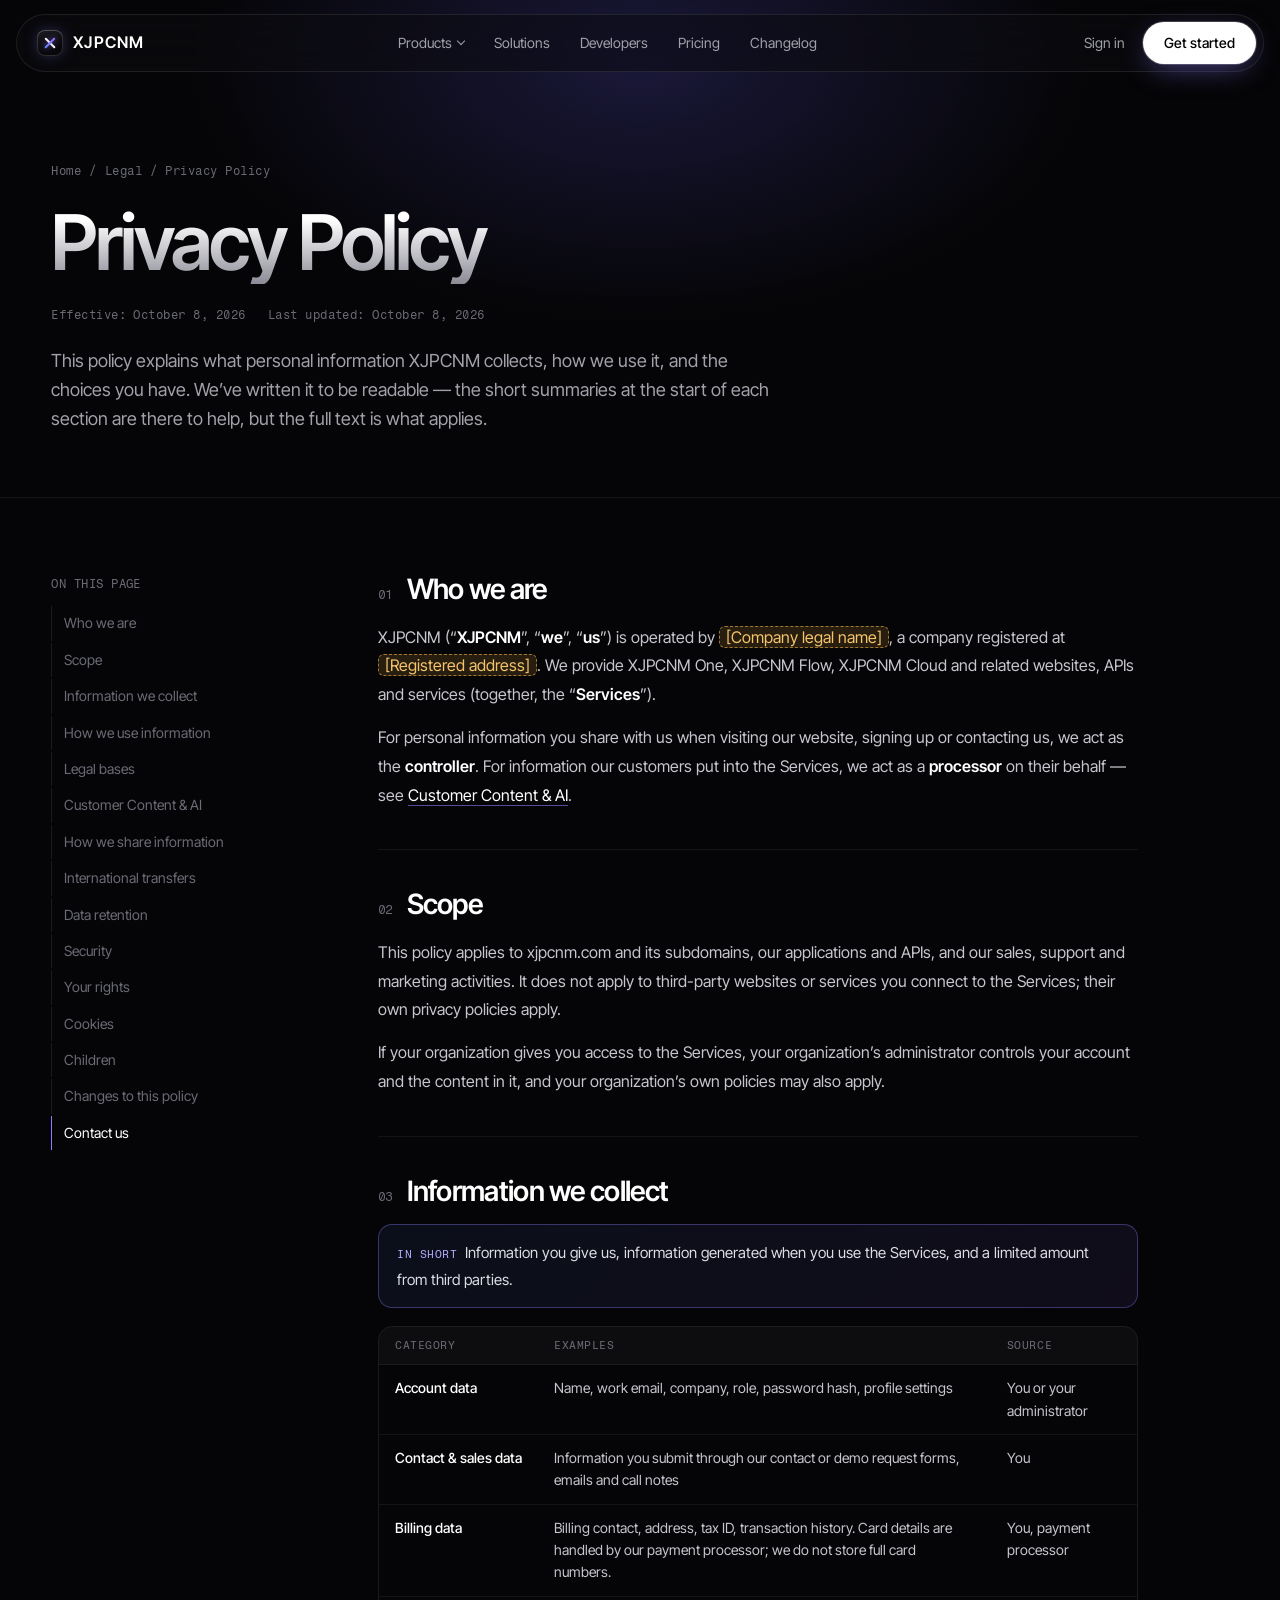
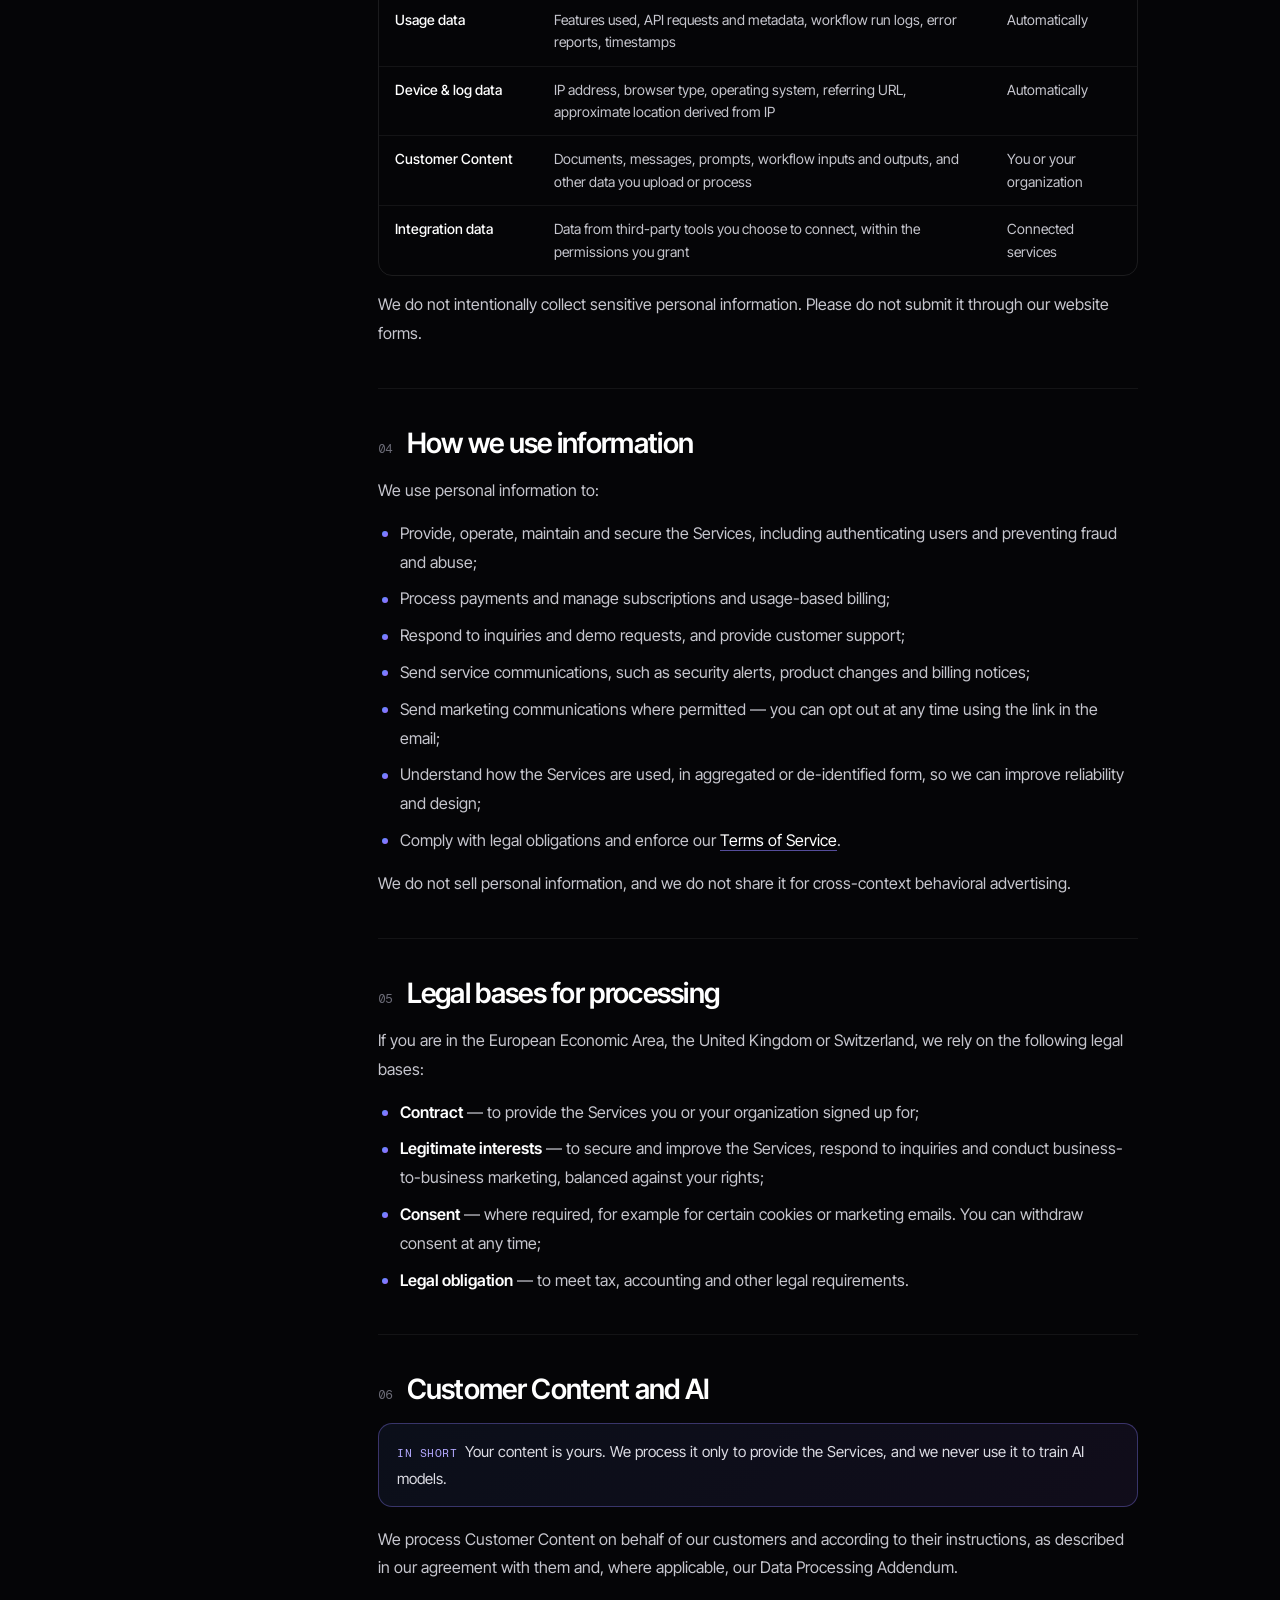
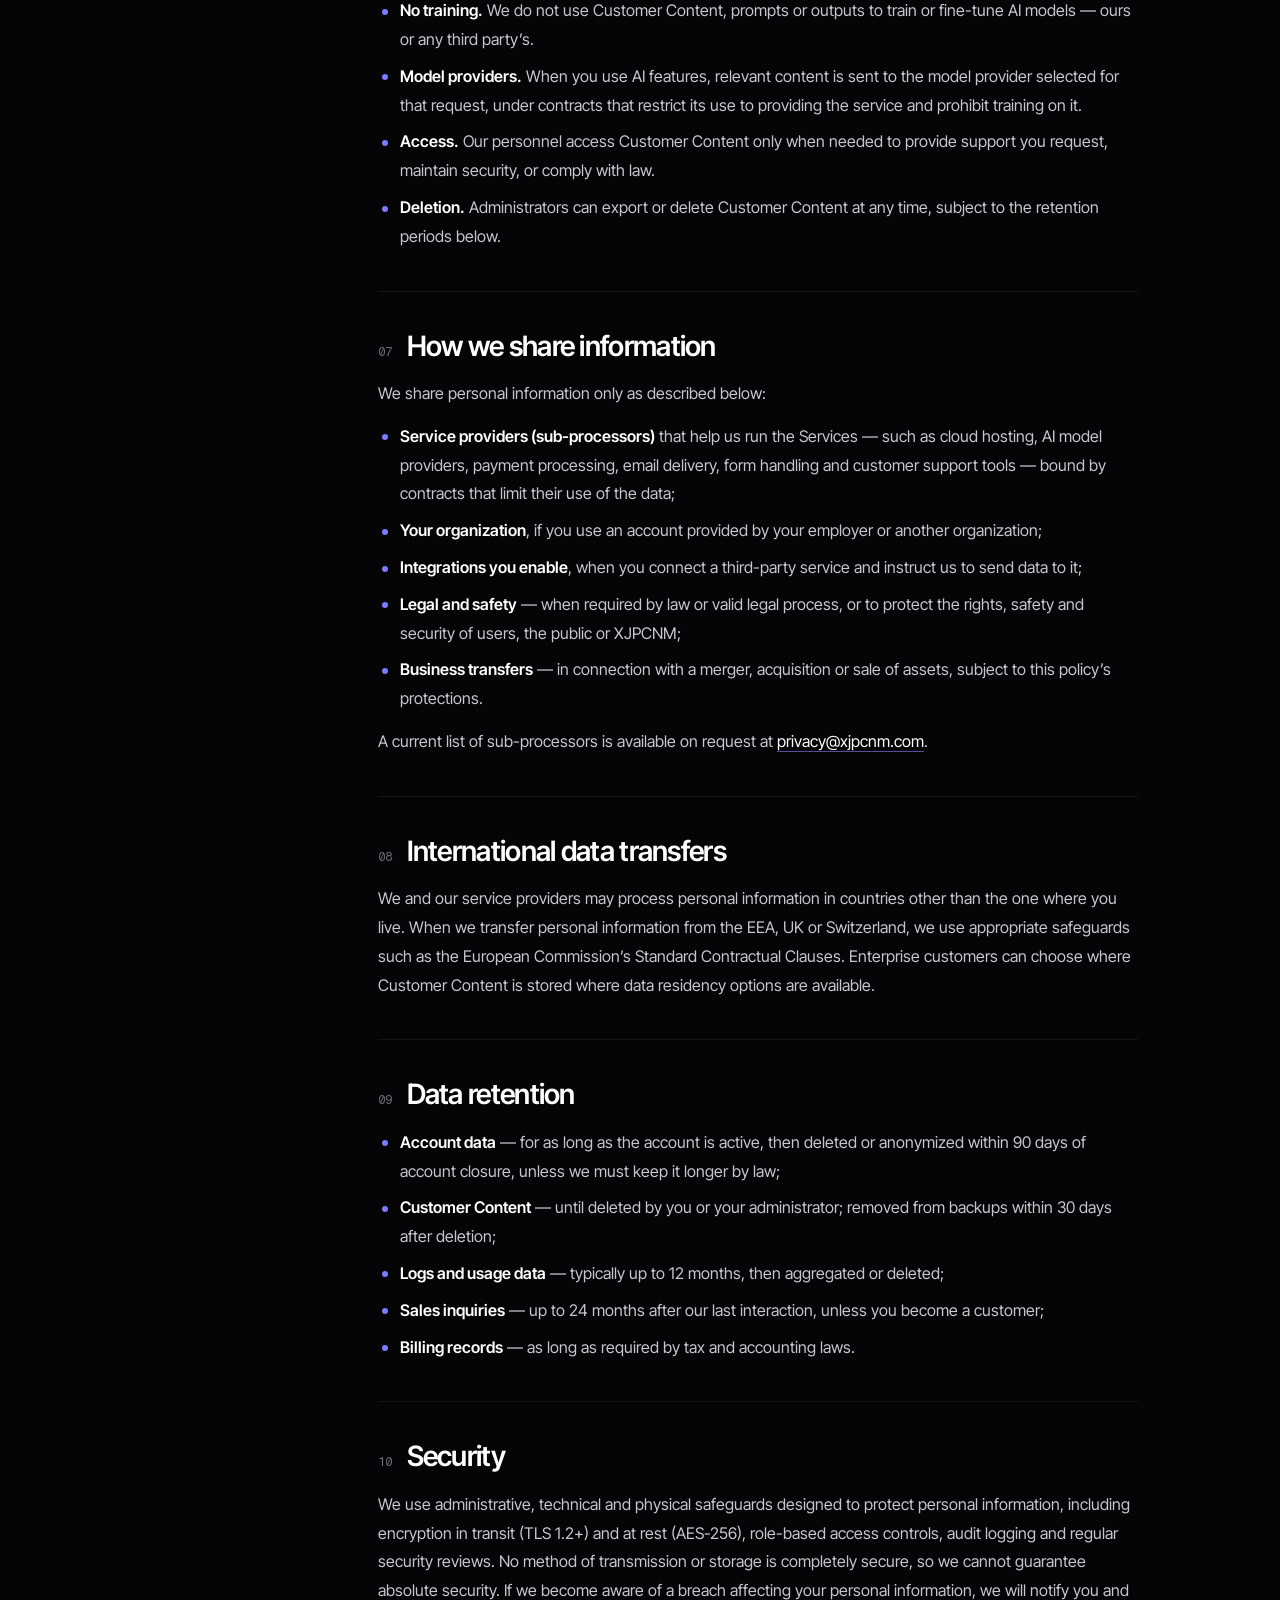
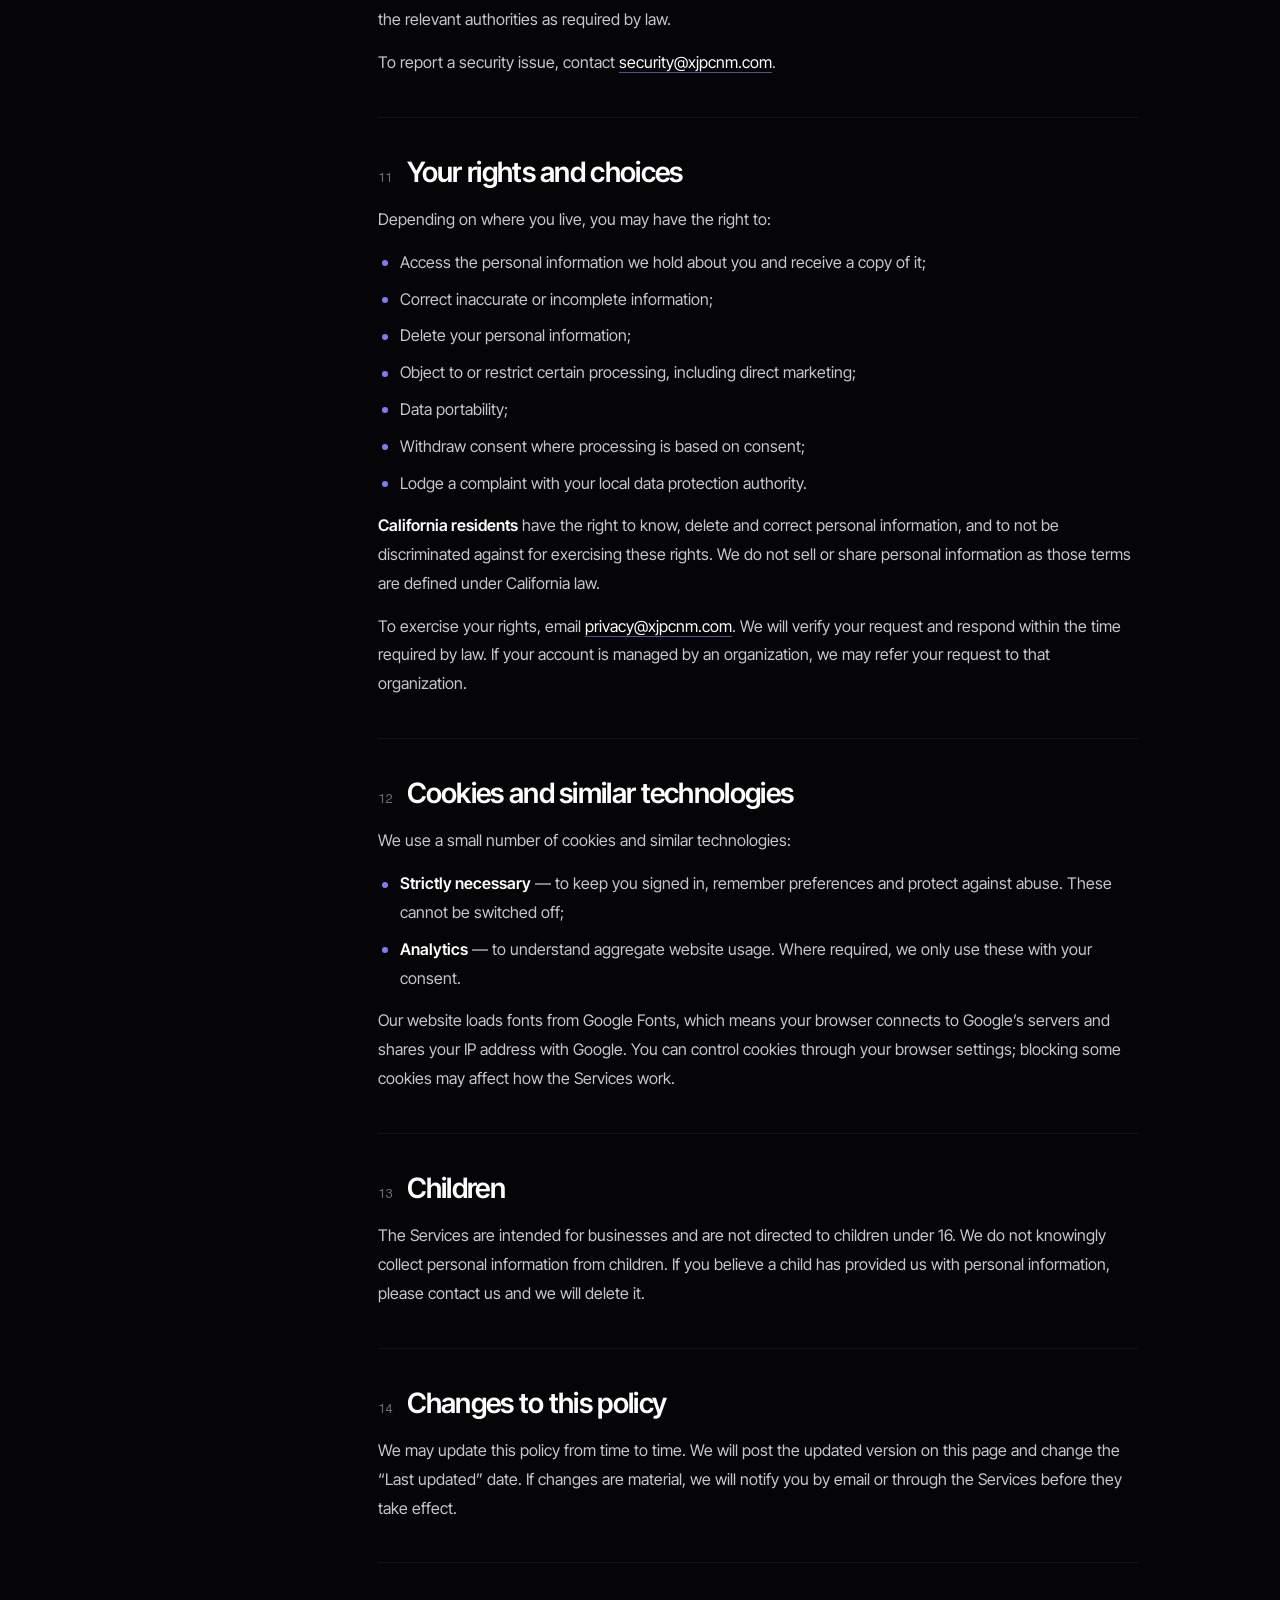
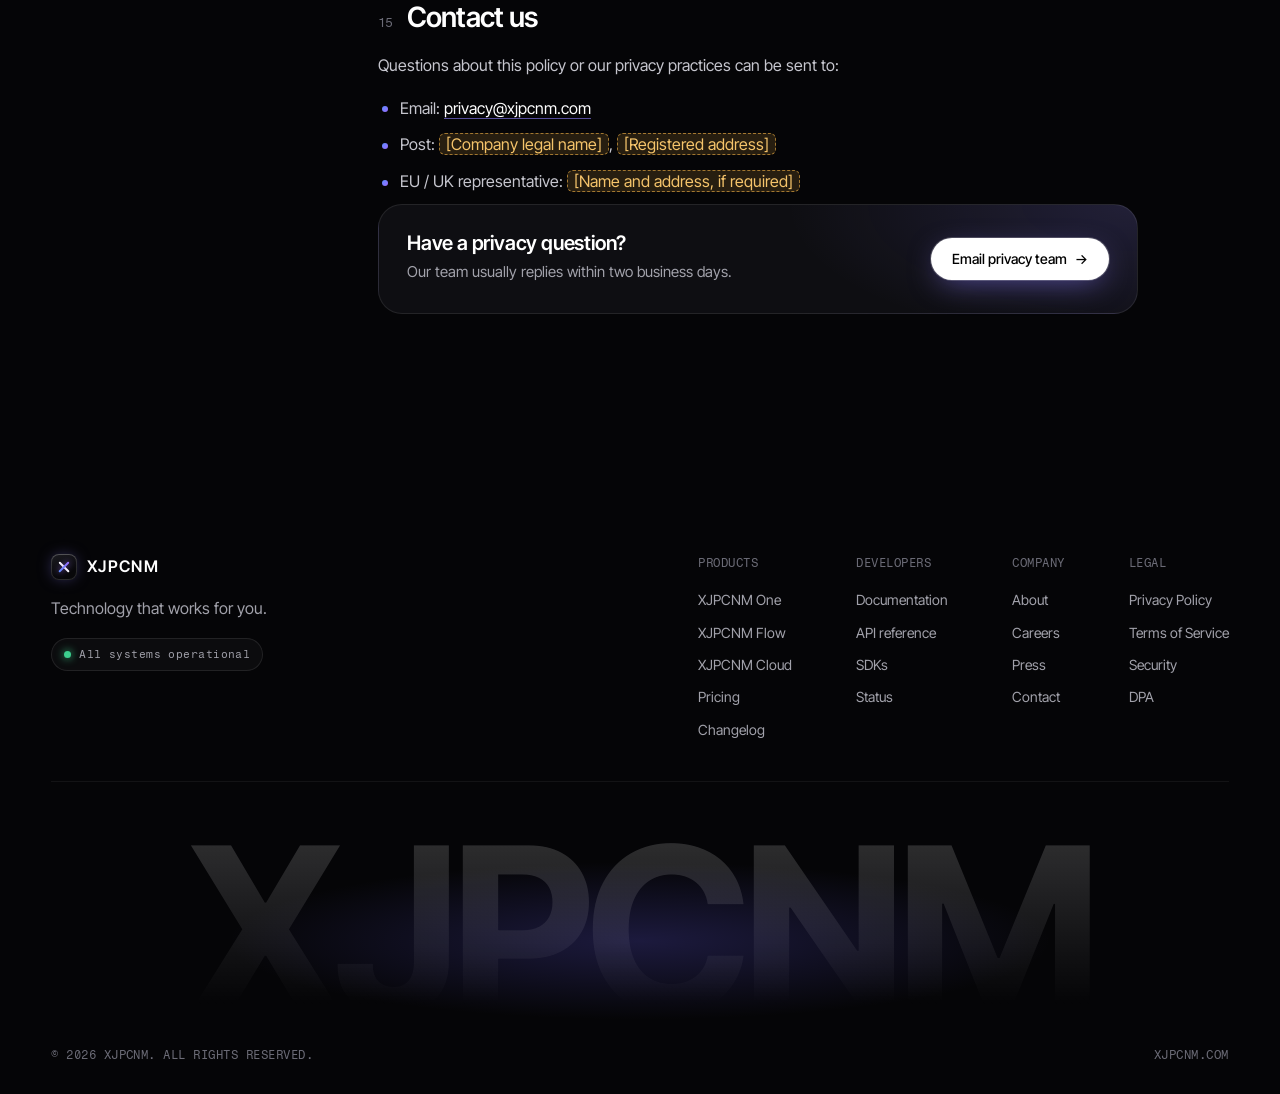
==== privacy.html @ 1de6a689 "Initial commit: XJPCNM website with Docker deployment - Static site: home, privacy policy and terms " ====
<!doctype html>
<html lang="en">
<head>
  <meta charset="utf-8">
  <meta name="viewport" content="width=device-width, initial-scale=1">
  <title>Privacy Policy — XJPCNM</title>
  <meta name="description" content="How XJPCNM collects, uses and protects personal information across One, Flow and Cloud.">
  <link rel="canonical" href="https://xjpcnm.com/privacy.html">
  <meta property="og:type" content="website">
  <meta property="og:site_name" content="XJPCNM">
  <meta property="og:title" content="Privacy Policy — XJPCNM">
  <meta property="og:description" content="How XJPCNM collects, uses and protects personal information across One, Flow and Cloud.">
  <meta name="theme-color" content="#050507">
  <link rel="icon" href="assets/favicon.svg" type="image/svg+xml">
  <link rel="preconnect" href="https://fonts.googleapis.com">
  <link rel="preconnect" href="https://fonts.gstatic.com" crossorigin>
  <link href="https://fonts.googleapis.com/css2?family=Inter+Tight:wght@300;400;500;600;700&family=Fragment+Mono&display=swap" rel="stylesheet">
  <link rel="stylesheet" href="styles.css">
</head>
<body>

  <a class="skip" href="#main">Skip to content</a>

  <!-- 顶部导航 -->
  <header class="nav" id="nav">
    <a href="index.html" class="logo" aria-label="XJPCNM home">
      <span class="logo-mark" aria-hidden="true"></span>XJPCNM
    </a>
    <nav class="nav-links" id="navLinks" aria-label="Main">
      <div class="nav-item has-menu">
        <a href="index.html#products" class="nav-trigger">Products <span class="caret" aria-hidden="true"></span></a>
        <div class="mega">
          <a href="index.html#products" class="mega-item">
            <span class="mega-icon i-one" aria-hidden="true"></span>
            <span><strong>XJPCNM One</strong><small>AI workspace for search, documents and writing</small></span>
          </a>
          <a href="index.html#products" class="mega-item">
            <span class="mega-icon i-flow" aria-hidden="true"></span>
            <span><strong>XJPCNM Flow</strong><small>Visual workflow automation with AI steps</small></span>
          </a>
          <a href="index.html#products" class="mega-item">
            <span class="mega-icon i-cloud" aria-hidden="true"></span>
            <span><strong>XJPCNM Cloud</strong><small>AI gateway, serverless jobs and observability</small></span>
          </a>
          <div class="mega-foot mono"><a href="index.html#platform">How the platform fits together →</a></div>
        </div>
      </div>
      <a href="index.html#solutions">Solutions</a>
      <a href="index.html#developers">Developers</a>
      <a href="index.html#pricing">Pricing</a>
      <a href="index.html#changelog">Changelog</a>
    </nav>
    <div class="nav-cta">
      <a href="index.html#contact" class="nav-signin hide-sm">Sign in</a>
      <a href="index.html#contact" class="btn btn-dark">Get started</a>
      <button class="menu-btn" id="menuBtn" aria-label="Open menu" aria-expanded="false" aria-controls="navLinks"><span></span><span></span></button>
    </div>
  </header>

  <main id="main">
    <header class="legal-hero">
      <nav class="crumbs mono" aria-label="Breadcrumb"><a href="index.html">Home</a><span>/</span><span>Legal</span><span>/</span><span>Privacy Policy</span></nav>
      <h1>Privacy Policy</h1>
      <div class="legal-meta mono"><span>Effective: October 8, 2026</span><span>Last updated: October 8, 2026</span></div>
      <p class="legal-lead">This policy explains what personal information XJPCNM collects, how we use it, and the choices you have. We’ve written it to be readable — the short summaries at the start of each section are there to help, but the full text is what applies.</p>
    </header>

    <div class="legal-wrap">
      <aside class="toc" aria-label="On this page">
        <p class="mono">On this page</p>
        <a href="#who-we-are">Who we are</a>
        <a href="#scope">Scope</a>
        <a href="#collect">Information we collect</a>
        <a href="#use">How we use information</a>
        <a href="#legal-bases">Legal bases</a>
        <a href="#customer-content">Customer Content &amp; AI</a>
        <a href="#sharing">How we share information</a>
        <a href="#transfers">International transfers</a>
        <a href="#retention">Data retention</a>
        <a href="#security">Security</a>
        <a href="#rights">Your rights</a>
        <a href="#cookies">Cookies</a>
        <a href="#children">Children</a>
        <a href="#changes">Changes to this policy</a>
        <a href="#contact">Contact us</a>
      </aside>

      <article class="legal">
        <section id="who-we-are">
          <h2><span class="n">01</span>Who we are</h2>
          <p>XJPCNM (“<strong>XJPCNM</strong>”, “<strong>we</strong>”, “<strong>us</strong>”) is operated by <em class="ph">[Company legal name]</em>, a company registered at <em class="ph">[Registered address]</em>. We provide XJPCNM One, XJPCNM Flow, XJPCNM Cloud and related websites, APIs and services (together, the “<strong>Services</strong>”).</p>
          <p>For personal information you share with us when visiting our website, signing up or contacting us, we act as the <strong>controller</strong>. For information our customers put into the Services, we act as a <strong>processor</strong> on their behalf — see <a href="#customer-content">Customer Content &amp; AI</a>.</p>
        </section>

        <section id="scope">
          <h2><span class="n">02</span>Scope</h2>
          <p>This policy applies to xjpcnm.com and its subdomains, our applications and APIs, and our sales, support and marketing activities. It does not apply to third-party websites or services you connect to the Services; their own privacy policies apply.</p>
          <p>If your organization gives you access to the Services, your organization’s administrator controls your account and the content in it, and your organization’s own policies may also apply.</p>
        </section>

        <section id="collect">
          <h2><span class="n">03</span>Information we collect</h2>
          <p class="short"><b>In short</b>Information you give us, information generated when you use the Services, and a limited amount from third parties.</p>
          <table>
            <thead><tr><th>Category</th><th>Examples</th><th>Source</th></tr></thead>
            <tbody>
              <tr><td>Account data</td><td>Name, work email, company, role, password hash, profile settings</td><td>You or your administrator</td></tr>
              <tr><td>Contact &amp; sales data</td><td>Information you submit through our contact or demo request forms, emails and call notes</td><td>You</td></tr>
              <tr><td>Billing data</td><td>Billing contact, address, tax ID, transaction history. Card details are handled by our payment processor; we do not store full card numbers.</td><td>You, payment processor</td></tr>
              <tr><td>Usage data</td><td>Features used, API requests and metadata, workflow run logs, error reports, timestamps</td><td>Automatically</td></tr>
              <tr><td>Device &amp; log data</td><td>IP address, browser type, operating system, referring URL, approximate location derived from IP</td><td>Automatically</td></tr>
              <tr><td>Customer Content</td><td>Documents, messages, prompts, workflow inputs and outputs, and other data you upload or process</td><td>You or your organization</td></tr>
              <tr><td>Integration data</td><td>Data from third-party tools you choose to connect, within the permissions you grant</td><td>Connected services</td></tr>
            </tbody>
          </table>
          <p>We do not intentionally collect sensitive personal information. Please do not submit it through our website forms.</p>
        </section>

        <section id="use">
          <h2><span class="n">04</span>How we use information</h2>
          <p>We use personal information to:</p>
          <ul>
            <li>Provide, operate, maintain and secure the Services, including authenticating users and preventing fraud and abuse;</li>
            <li>Process payments and manage subscriptions and usage-based billing;</li>
            <li>Respond to inquiries and demo requests, and provide customer support;</li>
            <li>Send service communications, such as security alerts, product changes and billing notices;</li>
            <li>Send marketing communications where permitted — you can opt out at any time using the link in the email;</li>
            <li>Understand how the Services are used, in aggregated or de-identified form, so we can improve reliability and design;</li>
            <li>Comply with legal obligations and enforce our <a href="terms.html">Terms of Service</a>.</li>
          </ul>
          <p>We do not sell personal information, and we do not share it for cross-context behavioral advertising.</p>
        </section>

        <section id="legal-bases">
          <h2><span class="n">05</span>Legal bases for processing</h2>
          <p>If you are in the European Economic Area, the United Kingdom or Switzerland, we rely on the following legal bases:</p>
          <ul>
            <li><strong>Contract</strong> — to provide the Services you or your organization signed up for;</li>
            <li><strong>Legitimate interests</strong> — to secure and improve the Services, respond to inquiries and conduct business-to-business marketing, balanced against your rights;</li>
            <li><strong>Consent</strong> — where required, for example for certain cookies or marketing emails. You can withdraw consent at any time;</li>
            <li><strong>Legal obligation</strong> — to meet tax, accounting and other legal requirements.</li>
          </ul>
        </section>

        <section id="customer-content">
          <h2><span class="n">06</span>Customer Content and AI</h2>
          <p class="short"><b>In short</b>Your content is yours. We process it only to provide the Services, and we never use it to train AI models.</p>
          <p>We process Customer Content on behalf of our customers and according to their instructions, as described in our agreement with them and, where applicable, our Data Processing Addendum.</p>
          <ul>
            <li><strong>No training.</strong> We do not use Customer Content, prompts or outputs to train or fine-tune AI models — ours or any third party’s.</li>
            <li><strong>Model providers.</strong> When you use AI features, relevant content is sent to the model provider selected for that request, under contracts that restrict its use to providing the service and prohibit training on it.</li>
            <li><strong>Access.</strong> Our personnel access Customer Content only when needed to provide support you request, maintain security, or comply with law.</li>
            <li><strong>Deletion.</strong> Administrators can export or delete Customer Content at any time, subject to the retention periods below.</li>
          </ul>
        </section>

        <section id="sharing">
          <h2><span class="n">07</span>How we share information</h2>
          <p>We share personal information only as described below:</p>
          <ul>
            <li><strong>Service providers (sub-processors)</strong> that help us run the Services — such as cloud hosting, AI model providers, payment processing, email delivery, form handling and customer support tools — bound by contracts that limit their use of the data;</li>
            <li><strong>Your organization</strong>, if you use an account provided by your employer or another organization;</li>
            <li><strong>Integrations you enable</strong>, when you connect a third-party service and instruct us to send data to it;</li>
            <li><strong>Legal and safety</strong> — when required by law or valid legal process, or to protect the rights, safety and security of users, the public or XJPCNM;</li>
            <li><strong>Business transfers</strong> — in connection with a merger, acquisition or sale of assets, subject to this policy’s protections.</li>
          </ul>
          <p>A current list of sub-processors is available on request at <a href="mailto:privacy@xjpcnm.com">privacy@xjpcnm.com</a>.</p>
        </section>

        <section id="transfers">
          <h2><span class="n">08</span>International data transfers</h2>
          <p>We and our service providers may process personal information in countries other than the one where you live. When we transfer personal information from the EEA, UK or Switzerland, we use appropriate safeguards such as the European Commission’s Standard Contractual Clauses. Enterprise customers can choose where Customer Content is stored where data residency options are available.</p>
        </section>

        <section id="retention">
          <h2><span class="n">09</span>Data retention</h2>
          <ul>
            <li><strong>Account data</strong> — for as long as the account is active, then deleted or anonymized within 90 days of account closure, unless we must keep it longer by law;</li>
            <li><strong>Customer Content</strong> — until deleted by you or your administrator; removed from backups within 30 days after deletion;</li>
            <li><strong>Logs and usage data</strong> — typically up to 12 months, then aggregated or deleted;</li>
            <li><strong>Sales inquiries</strong> — up to 24 months after our last interaction, unless you become a customer;</li>
            <li><strong>Billing records</strong> — as long as required by tax and accounting laws.</li>
          </ul>
        </section>

        <section id="security">
          <h2><span class="n">10</span>Security</h2>
          <p>We use administrative, technical and physical safeguards designed to protect personal information, including encryption in transit (TLS 1.2+) and at rest (AES-256), role-based access controls, audit logging and regular security reviews. No method of transmission or storage is completely secure, so we cannot guarantee absolute security. If we become aware of a breach affecting your personal information, we will notify you and the relevant authorities as required by law.</p>
          <p>To report a security issue, contact <a href="mailto:security@xjpcnm.com">security@xjpcnm.com</a>.</p>
        </section>

        <section id="rights">
          <h2><span class="n">11</span>Your rights and choices</h2>
          <p>Depending on where you live, you may have the right to:</p>
          <ul>
            <li>Access the personal information we hold about you and receive a copy of it;</li>
            <li>Correct inaccurate or incomplete information;</li>
            <li>Delete your personal information;</li>
            <li>Object to or restrict certain processing, including direct marketing;</li>
            <li>Data portability;</li>
            <li>Withdraw consent where processing is based on consent;</li>
            <li>Lodge a complaint with your local data protection authority.</li>
          </ul>
          <p><strong>California residents</strong> have the right to know, delete and correct personal information, and to not be discriminated against for exercising these rights. We do not sell or share personal information as those terms are defined under California law.</p>
          <p>To exercise your rights, email <a href="mailto:privacy@xjpcnm.com">privacy@xjpcnm.com</a>. We will verify your request and respond within the time required by law. If your account is managed by an organization, we may refer your request to that organization.</p>
        </section>

        <section id="cookies">
          <h2><span class="n">12</span>Cookies and similar technologies</h2>
          <p>We use a small number of cookies and similar technologies:</p>
          <ul>
            <li><strong>Strictly necessary</strong> — to keep you signed in, remember preferences and protect against abuse. These cannot be switched off;</li>
            <li><strong>Analytics</strong> — to understand aggregate website usage. Where required, we only use these with your consent.</li>
          </ul>
          <p>Our website loads fonts from Google Fonts, which means your browser connects to Google’s servers and shares your IP address with Google. You can control cookies through your browser settings; blocking some cookies may affect how the Services work.</p>
        </section>

        <section id="children">
          <h2><span class="n">13</span>Children</h2>
          <p>The Services are intended for businesses and are not directed to children under 16. We do not knowingly collect personal information from children. If you believe a child has provided us with personal information, please contact us and we will delete it.</p>
        </section>

        <section id="changes">
          <h2><span class="n">14</span>Changes to this policy</h2>
          <p>We may update this policy from time to time. We will post the updated version on this page and change the “Last updated” date. If changes are material, we will notify you by email or through the Services before they take effect.</p>
        </section>

        <section id="contact">
          <h2><span class="n">15</span>Contact us</h2>
          <p>Questions about this policy or our privacy practices can be sent to:</p>
          <ul>
            <li>Email: <a href="mailto:privacy@xjpcnm.com">privacy@xjpcnm.com</a></li>
            <li>Post: <em class="ph">[Company legal name]</em>, <em class="ph">[Registered address]</em></li>
            <li>EU / UK representative: <em class="ph">[Name and address, if required]</em></li>
          </ul>
          <div class="legal-cta">
            <div><h3>Have a privacy question?</h3><p>Our team usually replies within two business days.</p></div>
            <a href="mailto:privacy@xjpcnm.com" class="btn btn-dark">Email privacy team <span class="arrow">→</span></a>
          </div>
        </section>
      </article>
    </div>

  </main>

  <!-- 页脚 -->
  <footer class="footer">
    <div class="footer-top">
      <div class="footer-brand">
        <a href="index.html" class="logo"><span class="logo-mark" aria-hidden="true"></span>XJPCNM</a>
        <p class="footer-slogan">Technology that works for you.</p>
        <a href="#" class="status mono"><i></i>All systems operational</a>
      </div>
      <div class="footer-cols">
        <div><p class="mono">Products</p><a href="index.html#products">XJPCNM One</a><a href="index.html#products">XJPCNM Flow</a><a href="index.html#products">XJPCNM Cloud</a><a href="index.html#pricing">Pricing</a><a href="index.html#changelog">Changelog</a></div>
        <div><p class="mono">Developers</p><a href="index.html#developers">Documentation</a><a href="index.html#developers">API reference</a><a href="index.html#developers">SDKs</a><a href="#">Status</a></div>
        <div><p class="mono">Company</p><a href="index.html#about">About</a><a href="#">Careers</a><a href="#">Press</a><a href="index.html#contact">Contact</a></div>
        <div><p class="mono">Legal</p><a href="privacy.html">Privacy Policy</a><a href="terms.html">Terms of Service</a><a href="index.html#security">Security</a><a href="#">DPA</a></div>
      </div>
    </div>
    <div class="footer-word" aria-hidden="true">XJPCNM</div>
    <div class="footer-bottom mono">
      <span>© <span id="year">2026</span> XJPCNM. All rights reserved.</span>
      <span>xjpcnm.com</span>
    </div>
  </footer>

  <script src="main.js"></script>
</body>
</html>
---- styles.css ----
/* ==========================================================
   XJPCNM — Intelligent Computing Products
   风格：黑白极简 + 少量蓝紫色科技光效
   ========================================================== */

:root {
  --bg: #050507;
  --bg-2: #0a0a0d;
  --card: #0e0e12;
  --card-2: #14141a;
  --ink: #ffffff;
  --ink-2: #a1a1aa;
  --ink-3: #6b6b76;
  --line: rgba(255,255,255,.09);
  --line-2: rgba(255,255,255,.06);
  --blue: #5b8cff;
  --violet: #9d6bff;
  --accent: #8a7dff;
  --grad: linear-gradient(135deg, #5b8cff 0%, #9d6bff 100%);
  --grad-text: linear-gradient(180deg, #ffffff 20%, #8b8b96 100%);
  --ok: #3ccf8e;
  --warn: #f5b546;

  --radius: 24px;
  --pad: clamp(20px, 4vw, 56px);
  --max: 1280px;

  --font: "Inter Tight", "PingFang SC", "Hiragino Sans GB", "Microsoft YaHei", system-ui, sans-serif;
  --mono: "Fragment Mono", "JetBrains Mono", ui-monospace, "SFMono-Regular", Menlo, Consolas, monospace;
  --ease: cubic-bezier(.2, .8, .2, 1);
}

*, *::before, *::after { box-sizing: border-box; }
html { scroll-behavior: smooth; scroll-padding-top: 96px; -webkit-text-size-adjust: 100%; color-scheme: dark; }
body {
  margin: 0; background: var(--bg); color: var(--ink);
  font-family: var(--font); font-weight: 400; font-size: 16px; line-height: 1.6;
  -webkit-font-smoothing: antialiased; overflow-x: hidden;
}
a { color: inherit; text-decoration: none; }
button { font: inherit; color: inherit; }
h1, h2, h3, h4 { margin: 0; font-weight: 600; letter-spacing: -0.035em; line-height: 1.05; }
p { margin: 0; }
::selection { background: rgba(138,125,255,.45); color: #fff; }
:focus-visible { outline: 2px solid var(--accent); outline-offset: 3px; border-radius: 6px; }

.skip { position: absolute; left: -999px; top: 8px; z-index: 100; background: #fff; color: #000; padding: 10px 16px; border-radius: 999px; }
.skip:focus { left: 16px; }

.mono { font-family: var(--mono); font-size: 12px; letter-spacing: 0.04em; text-transform: uppercase; }
.label { display: inline-flex; align-items: center; gap: 8px; color: var(--ink-2); margin-bottom: 20px; }
.label::before { content: ""; width: 6px; height: 6px; border-radius: 50%; background: var(--grad); box-shadow: 0 0 10px var(--accent); }
.label.light { color: var(--ink-2); }
.label.center { display: flex; justify-content: center; }
.grad-text { background: var(--grad); -webkit-background-clip: text; background-clip: text; color: transparent; }

.link { display: inline-flex; align-items: center; gap: 6px; font-weight: 500; color: var(--ink); border-bottom: 1px solid rgba(255,255,255,.25); padding-bottom: 1px; transition: border-color .3s; }
.link:hover { border-color: var(--ink); }
.link .arrow, .btn .arrow { transition: transform .3s var(--ease); }
.link:hover .arrow, .btn:hover .arrow { transform: translateX(4px); }

/* ---------- 按钮 ---------- */
.btn {
  position: relative; display: inline-flex; align-items: center; justify-content: center; gap: 8px;
  height: 42px; padding: 0 20px; border-radius: 999px;
  font: 500 14px/1 var(--font); border: 1px solid transparent; cursor: pointer;
  transition: transform .3s var(--ease), background .3s, color .3s, border-color .3s, box-shadow .3s;
  white-space: nowrap;
}
.btn:hover { transform: translateY(-1px); }
.btn-lg { height: 50px; padding: 0 26px; font-size: 15px; }
/* 主按钮：白底黑字 */
.btn-dark { background: #fff; color: #000; box-shadow: 0 0 0 1px rgba(255,255,255,.2), 0 8px 30px -8px rgba(138,125,255,.6); }
.btn-dark:hover { box-shadow: 0 0 0 1px rgba(255,255,255,.3), 0 10px 40px -6px rgba(138,125,255,.85); }
/* 次按钮：透明描边 */
.btn-light, .btn-ghost, .btn-outline-light { background: rgba(255,255,255,.04); color: var(--ink); border-color: var(--line); }
.btn-light:hover, .btn-ghost:hover, .btn-outline-light:hover { border-color: rgba(255,255,255,.3); background: rgba(255,255,255,.07); }
/* 强调按钮：蓝紫渐变 */
.btn-lime { background: var(--grad); color: #fff; box-shadow: 0 8px 30px -8px rgba(110,110,255,.8), inset 0 1px 0 rgba(255,255,255,.25); }
.btn-lime:hover { box-shadow: 0 10px 40px -6px rgba(130,110,255,1), inset 0 1px 0 rgba(255,255,255,.3); }

/* ---------- 导航 ---------- */
.nav {
  position: fixed; inset: 14px 16px auto; z-index: 50; max-width: var(--max); margin: 0 auto;
  display: flex; align-items: center; justify-content: space-between; gap: 16px;
  padding: 7px 7px 7px 20px; border-radius: 999px;
  background: rgba(12,12,16,.6); backdrop-filter: blur(18px) saturate(1.4); -webkit-backdrop-filter: blur(18px) saturate(1.4);
  border: 1px solid var(--line);
  transition: transform .4s var(--ease), box-shadow .4s, background .4s;
}
.nav.scrolled { background: rgba(12,12,16,.82); box-shadow: 0 10px 40px -12px rgba(0,0,0,.8); }
.nav.hidden { transform: translateY(-140%); }
.logo { display: inline-flex; align-items: center; gap: 10px; font-weight: 600; font-size: 16px; letter-spacing: 0.08em; }
/* Logo：黑色圆角方块 + X 形字标（一笔白色、一笔蓝紫发光） */
.logo-mark {
  width: 26px; height: 26px; border-radius: 8px; position: relative; flex: none;
  background: linear-gradient(160deg, #1c1c22 0%, #08080a 70%);
  box-shadow: inset 0 0 0 1px rgba(255,255,255,.14), inset 0 1px 0 rgba(255,255,255,.12), 0 0 16px -4px rgba(138,125,255,.55);
}
.logo-mark::before, .logo-mark::after {
  content: ""; position: absolute; left: 50%; top: 50%; width: 14px; height: 2.2px; border-radius: 2px;
}
.logo-mark::before { background: #fff; transform: translate(-50%, -50%) rotate(45deg); }
.logo-mark::after { background: var(--grad); transform: translate(-50%, -50%) rotate(-45deg); box-shadow: 0 0 6px rgba(157,107,255,.9); }
.logo:hover .logo-mark::after { box-shadow: 0 0 10px rgba(157,107,255,1); }
.nav-links { display: flex; align-items: center; gap: 2px; font-size: 14px; font-weight: 400; }
.nav-links > a, .nav-trigger { display: inline-flex; align-items: center; gap: 6px; padding: 8px 14px; border-radius: 999px; color: var(--ink-2); transition: color .2s, background .2s; }
.nav-links > a:hover, .nav-item:hover .nav-trigger, .nav-item:focus-within .nav-trigger { color: var(--ink); background: rgba(255,255,255,.06); }
.caret { width: 6px; height: 6px; border-right: 1.5px solid currentColor; border-bottom: 1.5px solid currentColor; transform: translateY(-2px) rotate(45deg); transition: transform .3s var(--ease); }
.nav-item { position: relative; }
.nav-item:hover .caret, .nav-item:focus-within .caret { transform: translateY(1px) rotate(225deg); }
.mega {
  position: absolute; top: calc(100% + 14px); left: -20px; width: 400px; padding: 8px;
  background: rgba(16,16,22,.96); border-radius: 20px; border: 1px solid var(--line);
  box-shadow: 0 30px 80px -20px rgba(0,0,0,.9), 0 0 0 1px rgba(255,255,255,.02);
  backdrop-filter: blur(20px); -webkit-backdrop-filter: blur(20px);
  opacity: 0; visibility: hidden; transform: translateY(-6px); transition: all .25s var(--ease);
}
.mega::before { content: ""; position: absolute; left: 0; right: 0; top: -16px; height: 16px; }
.nav-item:hover .mega, .nav-item:focus-within .mega { opacity: 1; visibility: visible; transform: none; }
.mega-item { display: flex; gap: 14px; align-items: center; padding: 12px; border-radius: 14px; transition: background .2s; }
.mega-item:hover { background: rgba(255,255,255,.05); }
.mega-item strong { display: block; font-weight: 500; font-size: 15px; }
.mega-item small { color: var(--ink-3); font-size: 13px; }
.mega-foot { padding: 12px 12px 6px; border-top: 1px solid var(--line-2); margin-top: 6px; color: var(--ink-2); text-transform: none; }
.mega-foot a:hover { color: var(--ink); }

/* 产品图标 */
.mega-icon { flex: none; width: 40px; height: 40px; border-radius: 12px; position: relative; display: inline-block; background: var(--card-2); border: 1px solid var(--line); }
.i-one::after { content: ""; position: absolute; inset: 11px; border-radius: 50%; border: 2px solid #fff; box-shadow: 0 0 10px var(--violet), inset 0 0 6px var(--violet); }
.i-flow::before, .i-flow::after { content: ""; position: absolute; width: 9px; height: 9px; border-radius: 3px; background: #fff; }
.i-flow::before { left: 9px; top: 9px; }
.i-flow::after { right: 9px; bottom: 9px; background: var(--blue); box-shadow: 0 0 10px var(--blue); }
.i-cloud::after { content: ""; position: absolute; left: 9px; right: 9px; top: 16px; height: 8px; border-radius: 8px; background: var(--grad); box-shadow: 0 -7px 0 -2px #fff, 0 0 12px var(--accent); }

.nav-cta { display: flex; gap: 4px; align-items: center; }
.nav-signin { padding: 8px 14px; font-size: 14px; color: var(--ink-2); }
.nav-signin:hover { color: var(--ink); }
.menu-btn { display: none; width: 42px; height: 42px; border-radius: 50%; border: 1px solid var(--line); background: rgba(255,255,255,.05); cursor: pointer; position: relative; }
.menu-btn span { position: absolute; left: 13px; right: 13px; height: 1.5px; background: #fff; transition: transform .3s var(--ease); }
.menu-btn span:first-child { top: 17px; }
.menu-btn span:last-child { top: 24px; }
.menu-btn[aria-expanded="true"] span:first-child { transform: translateY(3.5px) rotate(45deg); }
.menu-btn[aria-expanded="true"] span:last-child { transform: translateY(-3.5px) rotate(-45deg); }

/* ---------- Hero ---------- */
.hero { position: relative; padding: clamp(140px, 19vh, 190px) var(--pad) 40px; overflow: hidden; }
.hero-bg { position: absolute; inset: 0; pointer-events: none; z-index: 0; }
#waves { position: absolute; left: 0; right: 0; top: 0; width: 100%; height: 100%; opacity: .9; }
.hero-grid {
  position: absolute; inset: 0;
  background-image: linear-gradient(rgba(255,255,255,.045) 1px, transparent 1px), linear-gradient(90deg, rgba(255,255,255,.045) 1px, transparent 1px);
  background-size: 64px 64px; background-position: center top;
  mask-image: radial-gradient(ellipse 60% 45% at 50% 25%, #000 30%, transparent 75%);
  -webkit-mask-image: radial-gradient(ellipse 60% 45% at 50% 25%, #000 30%, transparent 75%);
}
.hero-glow {
  position: absolute; left: 50%; top: -260px; width: 1100px; height: 700px; transform: translateX(-50%);
  background: radial-gradient(closest-side, rgba(110,100,255,.28), rgba(91,140,255,.10) 55%, transparent);
  filter: blur(20px);
}
.hero-inner { position: relative; z-index: 1; max-width: 960px; margin: 0 auto; text-align: center; display: flex; flex-direction: column; align-items: center; }
.announce {
  display: inline-flex; align-items: center; gap: 10px; margin-bottom: 30px;
  padding: 5px 14px 5px 5px; border-radius: 999px; background: rgba(255,255,255,.04); border: 1px solid var(--line);
  font-size: 13px; color: var(--ink-2); transition: border-color .3s, color .3s;
  box-shadow: inset 0 1px 0 rgba(255,255,255,.05);
}
.announce:hover { border-color: rgba(255,255,255,.25); color: var(--ink); }
.announce .arrow { transition: transform .3s var(--ease); }
.announce:hover .arrow { transform: translateX(3px); }
.announce-tag { background: var(--grad); color: #fff; padding: 4px 10px; border-radius: 999px; font-size: 10px; box-shadow: 0 0 14px rgba(138,125,255,.6); }
.hero-title { font-size: clamp(42px, 8vw, 116px); font-weight: 600; letter-spacing: -0.042em; line-height: 1; }
.hero-title .dim { background: var(--grad-text); -webkit-background-clip: text; background-clip: text; color: transparent; }
.hero-sub { max-width: 620px; margin-top: 28px; font-size: clamp(16px, 1.3vw, 19px); color: var(--ink-2); }
.hero-cta { display: flex; flex-direction: column; gap: 14px; align-items: center; margin-top: 36px; }
.hero-actions { display: flex; gap: 12px; flex-wrap: wrap; justify-content: center; }
.hero-note { color: var(--ink-3); text-transform: none; }

/* ---------- 产品展示 ---------- */
.showcase { position: relative; z-index: 1; max-width: var(--max); margin: clamp(64px, 8vw, 110px) auto 0; display: flex; flex-direction: column; align-items: center; }
.horizon {
  position: absolute; left: 50%; top: 10px; width: 150%; aspect-ratio: 1; transform: translateX(-50%);
  border-radius: 50%; pointer-events: none; z-index: -1;
  border-top: 1.5px solid rgba(255,255,255,.85);
  box-shadow: 0 -4px 40px 0 rgba(140,130,255,.7), 0 -20px 120px 10px rgba(110,100,255,.35), inset 0 40px 100px -20px rgba(110,110,255,.45);
  mask-image: linear-gradient(180deg, #000 0, #000 10%, transparent 26%);
  -webkit-mask-image: linear-gradient(180deg, #000 0, #000 10%, transparent 26%);
}
.seg { position: relative; display: inline-flex; padding: 4px; background: rgba(255,255,255,.04); border-radius: 999px; border: 1px solid var(--line); margin-bottom: 20px; backdrop-filter: blur(10px); }
.seg button { position: relative; z-index: 1; border: 0; background: none; padding: 8px 22px; border-radius: 999px; cursor: pointer; font-size: 14px; font-weight: 500; color: var(--ink-2); transition: color .3s; }
.seg button[aria-selected="true"] { color: #000; }
.seg-ind { position: absolute; top: 4px; bottom: 4px; left: 4px; border-radius: 999px; background: #fff; transition: transform .4s var(--ease), width .4s var(--ease); }
.stage {
  position: relative; width: 100%; border-radius: calc(var(--radius) + 6px); padding: clamp(8px, 1.2vw, 14px);
  background: linear-gradient(180deg, rgba(255,255,255,.08), rgba(255,255,255,.02));
  border: 1px solid var(--line);
  box-shadow: 0 0 0 1px rgba(0,0,0,.6), 0 50px 120px -40px rgba(110,100,255,.45);
}
.stage::before {
  content: ""; position: absolute; left: 10%; right: 10%; top: -1px; height: 1px;
  background: linear-gradient(90deg, transparent, rgba(160,150,255,.9), transparent);
}
.app { background: #09090c; border-radius: var(--radius); overflow: hidden; border: 1px solid var(--line-2); }
.app-bar { display: flex; align-items: center; gap: 6px; padding: 12px 16px; border-bottom: 1px solid var(--line-2); }
.app-bar > i { width: 10px; height: 10px; border-radius: 50%; background: #2a2a31; }
.app-url { margin-left: 14px; padding: 5px 12px; border-radius: 8px; background: rgba(255,255,255,.04); color: var(--ink-3); text-transform: none; font-size: 11px; }
.app-user { margin-left: auto; width: 26px; height: 26px; border-radius: 50%; background: var(--grad); color: #fff; font: 600 10px/26px var(--font); text-align: center; }
.panel { min-height: 440px; animation: fade .5s var(--ease); }
.panel[hidden] { display: none; }

/* One 面板 */
.pv-one { display: grid; grid-template-columns: 170px 1fr 230px; min-height: 440px; font-size: 13px; }
.side { border-right: 1px solid var(--line-2); padding: 16px 10px; display: flex; flex-direction: column; gap: 2px; background: #07070a; }
.side .mono { color: var(--ink-3); font-size: 10px; padding: 10px 10px 6px; }
.side .mono:first-child { padding-top: 0; color: var(--ink); }
.side span { padding: 7px 10px; border-radius: 8px; color: var(--ink-2); }
.side .active { background: rgba(255,255,255,.08); color: #fff; box-shadow: inset 2px 0 0 var(--accent); }
.chat { padding: 20px; display: flex; flex-direction: column; gap: 12px; }
.msg { padding: 12px 16px; border-radius: 16px; max-width: 88%; line-height: 1.55; }
.msg.user { align-self: flex-end; background: #fff; color: #000; border-bottom-right-radius: 4px; }
.msg.ai { background: var(--card-2); border: 1px solid var(--line-2); border-bottom-left-radius: 4px; display: grid; gap: 6px; color: #d8d8de; }
.msg.ai b { font-weight: 600; color: #fff; }
.msg-actions { display: flex; gap: 6px; margin-top: 6px; text-transform: none; font-size: 10px; }
.msg-actions span { white-space: nowrap; padding: 4px 9px; border-radius: 999px; border: 1px solid var(--line); color: var(--ink-2); }
.cite { display: inline-grid; place-items: center; min-width: 17px; height: 17px; padding: 0 4px; font: 10px var(--mono); color: #fff; background: rgba(138,125,255,.25); border: 1px solid rgba(138,125,255,.6); border-radius: 5px; vertical-align: 1px; }
.input { margin-top: auto; display: flex; justify-content: space-between; align-items: center; border: 1px solid var(--line); border-radius: 999px; padding: 6px 6px 6px 16px; color: var(--ink-3); background: rgba(255,255,255,.02); }
.input i { font-style: normal; width: 30px; height: 30px; border-radius: 50%; background: #fff; color: #000; display: grid; place-items: center; }
.sources { border-left: 1px solid var(--line-2); padding: 16px; display: flex; flex-direction: column; gap: 10px; }
.sources > .mono { color: var(--ink-3); font-size: 10px; }
.src { display: flex; gap: 10px; align-items: flex-start; padding: 10px; border-radius: 12px; border: 1px solid var(--line-2); background: rgba(255,255,255,.02); }
.src b { display: block; font-weight: 500; font-size: 12px; word-break: break-word; }
.src small { color: var(--ink-3); font-size: 11px; }

/* Flow 面板 */
.pv-flow { display: grid; grid-template-columns: 1fr 260px; min-height: 440px; }
.pv-flow .flow-canvas { margin: 20px auto; }
.flow-canvas { position: relative; width: 100%; max-width: 460px; height: 380px; background-image: radial-gradient(rgba(255,255,255,.12) 1px, transparent 1px); background-size: 18px 18px; }
.wires { position: absolute; left: 20px; top: 0; height: 360px; width: calc(100% - 40px); z-index: 0; }
.wires path { fill: none; stroke: rgba(160,150,255,.8); stroke-width: 1.4; stroke-dasharray: 5 5; animation: dash 1.2s linear infinite; vector-effect: non-scaling-stroke; }
@keyframes dash { to { stroke-dashoffset: -20; } }
.node {
  position: absolute; z-index: 1; left: 50%; transform: translateX(-50%);
  background: var(--card-2); border: 1px solid var(--line); border-radius: 12px; padding: 9px 14px; font-size: 13px; font-weight: 500;
  display: flex; flex-direction: column; gap: 2px; min-width: 200px; box-shadow: 0 10px 30px -12px rgba(0,0,0,.8); white-space: nowrap;
}
.node .mono { font-size: 10px; color: var(--ink-3); font-weight: 400; }
.node.ai { background: linear-gradient(135deg, rgba(91,140,255,.22), rgba(157,107,255,.22)), var(--card-2); border-color: rgba(150,130,255,.6); box-shadow: 0 0 30px -6px rgba(138,125,255,.6); }
.node.ai .mono { color: #c4b8ff; }
.n1 { top: 14px; } .n2 { top: 100px; } .n3 { top: 186px; }
.n4 { top: 290px; left: 27%; min-width: 150px; } .n5 { top: 290px; left: 73%; min-width: 150px; }
.runs { border-left: 1px solid var(--line-2); padding: 16px; display: flex; flex-direction: column; gap: 6px; font-size: 13px; background: #07070a; }
.runs > .mono { color: var(--ink-3); font-size: 10px; margin-bottom: 4px; }
.run-row { display: flex; align-items: center; gap: 10px; padding: 9px 10px; border-radius: 10px; background: rgba(255,255,255,.02); border: 1px solid var(--line-2); }
.run-row i { width: 7px; height: 7px; border-radius: 50%; }
.run-row small { margin-left: auto; color: var(--ink-3); font-family: var(--mono); font-size: 11px; }
.ok { background: var(--ok); box-shadow: 0 0 8px var(--ok); } .warn { background: var(--warn); box-shadow: 0 0 8px var(--warn); }
.run-meta { margin-top: auto; display: flex; justify-content: space-between; color: var(--ink-3); font-size: 10px; padding-top: 12px; }

/* Cloud 面板 */
.pv-cloud { padding: 20px; display: grid; gap: 14px; min-height: 440px; }
.kpis { display: grid; grid-template-columns: repeat(4, 1fr); gap: 12px; }
.kpis > div { background: rgba(255,255,255,.02); border: 1px solid var(--line-2); border-radius: 14px; padding: 14px 16px; display: grid; gap: 4px; }
.kpis .mono { font-size: 10px; color: var(--ink-3); }
.kpis strong { font-size: 26px; font-weight: 500; letter-spacing: -0.03em; line-height: 1.1; }
.kpis small { font-size: 12px; color: var(--ink-3); }
.kpis small.up { color: var(--ok); }
.chart { background: rgba(255,255,255,.02); border: 1px solid var(--line-2); border-radius: 14px; padding: 16px; }
.bars { display: flex; align-items: flex-end; gap: 6px; height: 110px; }
.bars i { flex: 1; height: var(--h); background: linear-gradient(to top, rgba(91,140,255,.05), rgba(120,120,255,.7)); border-top: 1px solid rgba(190,180,255,.9); border-radius: 4px 4px 2px 2px; transform-origin: bottom; animation: grow 1s var(--ease) both; animation-delay: calc(var(--i, 0) * 40ms); }
.bars i:last-child { background: linear-gradient(to top, rgba(157,107,255,.1), var(--violet)); box-shadow: 0 0 20px rgba(157,107,255,.6); }
@keyframes grow { from { transform: scaleY(0); } }
.log { border: 1px solid var(--line-2); border-radius: 14px; overflow: hidden; text-transform: none; font-size: 11px; }
.log > div { display: grid; grid-template-columns: 80px 1fr 1fr 120px 70px; gap: 10px; padding: 9px 16px; border-top: 1px solid var(--line-2); color: #cfcfd6; }
.log .log-h { border-top: 0; color: var(--ink-3); background: rgba(255,255,255,.03); }
.s-ok { color: var(--ok) !important; } .s-warn { color: var(--warn) !important; }

/* ---------- Marquee ---------- */
.logos { padding: 72px 0 24px; }
.marquee { overflow: hidden; mask-image: linear-gradient(90deg, transparent, #000 15%, #000 85%, transparent); -webkit-mask-image: linear-gradient(90deg, transparent, #000 15%, #000 85%, transparent); }
.marquee-track { display: flex; width: max-content; animation: scroll 45s linear infinite; }
.logos .marquee-track { list-style: none; margin: 0; padding: 0; }
.logos .marquee-track li { display: flex; }
.logos:hover .marquee-track { animation-play-state: paused; }
.lg { display: inline-flex; align-items: center; gap: 10px; padding: 0 30px; font-size: 18px; font-weight: 500; color: #5c5c66; letter-spacing: -0.01em; white-space: nowrap; transition: color .3s; }
.lg svg { width: 22px; height: 22px; fill: currentColor; flex: none; }
.lg:hover { color: #fff; }
@keyframes scroll { to { transform: translateX(-50%); } }
.big-marquee { overflow: hidden; padding: clamp(40px, 6vw, 80px) 0; border-block: 1px solid var(--line-2); }
.big-marquee .marquee-track { animation-duration: 34s; align-items: center; }
.big-marquee span { font-size: clamp(56px, 9vw, 136px); font-weight: 600; letter-spacing: -0.05em; padding: 0 28px; white-space: nowrap; line-height: 1.05; color: transparent; -webkit-text-stroke: 1px rgba(255,255,255,.22); }
.big-marquee span:nth-child(4n+3) { color: #fff; -webkit-text-stroke: 0; }
.big-marquee .dot { font-size: clamp(24px, 3vw, 44px); padding: 0 8px; color: var(--accent); -webkit-text-stroke: 0; text-shadow: 0 0 20px var(--accent); }

/* ---------- 通用 Section ---------- */
.section { position: relative; max-width: var(--max); margin: 0 auto; padding: clamp(80px, 10vw, 140px) var(--pad); }
.section-head { margin-bottom: clamp(40px, 5vw, 64px); }
.section-head.split { display: flex; justify-content: space-between; align-items: flex-end; gap: 32px; flex-wrap: wrap; }
.section-head.split .section-sub { margin-top: 0; max-width: 420px; }
.section-head h2, .faq h2, .contact h2, .dev h2 {
  font-size: clamp(36px, 5vw, 68px); font-weight: 600; letter-spacing: -0.038em; line-height: 1.04;
  background: var(--grad-text); -webkit-background-clip: text; background-clip: text; color: transparent;
}
.section-sub { margin-top: 24px; font-size: 17px; color: var(--ink-2); max-width: 620px; }

/* 卡片通用：暗色表面 + 细边 + 悬停光晕 */
.pcard, .use, .post, .plan, .principle, .about-quote, .cap {
  background: linear-gradient(180deg, rgba(255,255,255,.035), rgba(255,255,255,.01));
  border: 1px solid var(--line-2);
}

/* ---------- 产品卡片 ---------- */
.pcards { display: grid; grid-template-columns: repeat(3, 1fr); gap: 16px; }
.pcard { position: relative; border-radius: var(--radius); padding: 28px; display: flex; flex-direction: column; gap: 18px; overflow: hidden; transition: transform .4s var(--ease), border-color .4s; }
.pcard::before { content: ""; position: absolute; inset: -1px; border-radius: inherit; pointer-events: none; opacity: 0; transition: opacity .4s; background: radial-gradient(400px circle at 50% 0%, rgba(138,125,255,.18), transparent 60%); }
.pcard:hover { transform: translateY(-4px); border-color: rgba(255,255,255,.14); }
.pcard:hover::before { opacity: 1; }
.pcard-top { display: flex; align-items: center; justify-content: space-between; }
.pcard-top .mono { color: var(--ink-3); }
.pcard h3 { font-size: clamp(28px, 2.6vw, 36px); font-weight: 400; letter-spacing: -0.04em; margin-top: 6px; color: var(--ink-2); }
.pcard h3 strong { font-weight: 600; color: #fff; }
.pcard-lead { color: var(--ink-2); }
.pcard-foot { margin-top: auto; padding-top: 18px; border-top: 1px solid var(--line-2); display: flex; justify-content: space-between; align-items: center; gap: 12px; flex-wrap: wrap; }
.pcard-foot .mono { color: var(--ink-3); text-transform: none; }
.checks { list-style: none; padding: 0; margin: 0; display: grid; gap: 10px; }
.checks li { display: flex; gap: 12px; align-items: flex-start; font-size: 15px; color: #d4d4da; }
.checks li::before {
  content: ""; flex: none; margin-top: 3px; width: 18px; height: 18px; border-radius: 50%;
  background: rgba(138,125,255,.16) url("data:image/svg+xml,%3Csvg xmlns='http://www.w3.org/2000/svg' viewBox='0 0 18 18'%3E%3Cpath d='M5 9.2l2.6 2.6L13 6.4' fill='none' stroke='%23c8beff' stroke-width='1.6' stroke-linecap='round' stroke-linejoin='round'/%3E%3C/svg%3E") center/100% no-repeat;
  box-shadow: inset 0 0 0 1px rgba(138,125,255,.45);
}

/* ---------- 平台层级 ---------- */
.stack { display: grid; gap: 12px; }
.layer { position: relative; display: grid; grid-template-columns: 200px 1fr auto; align-items: center; gap: 24px; padding: clamp(22px, 3vw, 32px) clamp(22px, 3vw, 40px); border-radius: var(--radius); border: 1px solid var(--line-2); background: rgba(255,255,255,.02); transition: transform .4s var(--ease), border-color .4s; }
.layer:hover { transform: translateX(6px); border-color: rgba(255,255,255,.16); }
.layer h4 { font-size: clamp(26px, 3vw, 42px); font-weight: 500; letter-spacing: -0.04em; }
.layer p { color: var(--ink-2); font-size: 14px; text-align: right; }
.layer .mono { color: var(--ink-3); }
.l2 { margin-inline: clamp(0px, 2vw, 28px); border-color: rgba(138,125,255,.45); background: linear-gradient(90deg, rgba(91,140,255,.12), rgba(157,107,255,.12)); box-shadow: 0 0 60px -20px rgba(138,125,255,.6); }
.l3 { margin-inline: clamp(0px, 4vw, 56px); background: #fff; color: #000; border-color: #fff; }
.l3 p, .l3 .mono { color: #555; }
.layer-base { text-align: center; padding: 16px; border: 1px dashed rgba(255,255,255,.18); border-radius: 999px; color: var(--ink-3); margin-inline: clamp(0px, 6vw, 84px); }

/* ---------- 解决方案 ---------- */
.uses { display: grid; grid-template-columns: repeat(2, 1fr); gap: 16px; }
.use { border-radius: var(--radius); padding: clamp(24px, 3vw, 34px); display: flex; flex-direction: column; gap: 14px; transition: border-color .4s; }
.use:hover { border-color: rgba(255,255,255,.14); }
.use > .mono { color: var(--ink-3); }
.use h4 { font-size: clamp(22px, 2vw, 28px); font-weight: 500; letter-spacing: -0.03em; }
.use p { color: var(--ink-2); max-width: 520px; }
.chain { display: flex; flex-wrap: wrap; align-items: center; gap: 6px; margin-top: auto; padding-top: 10px; text-transform: none; font-size: 11px; }
.chain span { padding: 7px 11px; border-radius: 999px; background: rgba(255,255,255,.03); border: 1px solid var(--line); color: var(--ink-2); }
.chain span.hl { color: #fff; border-color: rgba(150,130,255,.7); background: linear-gradient(135deg, rgba(91,140,255,.25), rgba(157,107,255,.25)); box-shadow: 0 0 16px -4px rgba(138,125,255,.8); }
.chain i { font-style: normal; color: var(--ink-3); }

/* ---------- 开发者 ---------- */
.dev { position: relative; max-width: calc(var(--max) + 2 * var(--pad)); margin: 0 auto; padding: 0 var(--pad); }
.dev-inner {
  position: relative; overflow: hidden; border-radius: calc(var(--radius) + 8px); border: 1px solid var(--line);
  background: radial-gradient(800px 400px at 85% 0%, rgba(110,100,255,.18), transparent 60%), #08080b;
  padding: clamp(40px, 6vw, 88px); display: grid; grid-template-columns: 1fr 1.2fr; gap: clamp(32px, 5vw, 72px); align-items: center;
}
.dev-info { display: flex; flex-direction: column; gap: 24px; }
.dev-info > p:not(.label) { color: var(--ink-2); font-size: 17px; max-width: 460px; }
.dev-list { list-style: none; margin: 0; padding: 0; display: grid; border-top: 1px solid var(--line-2); }
.dev-list li { display: grid; grid-template-columns: 72px 1fr; padding: 13px 0; border-bottom: 1px solid var(--line-2); color: #d4d4da; }
.dev-list .mono { color: #b4a9ff; padding-top: 3px; }
.dev-actions { display: flex; gap: 10px; flex-wrap: wrap; }
.code { background: #0b0b0f; border: 1px solid var(--line); border-radius: 18px; overflow: hidden; box-shadow: 0 40px 100px -40px rgba(110,100,255,.5); }
.code-tabs { display: flex; gap: 2px; padding: 8px; border-bottom: 1px solid var(--line-2); }
.code-tabs button { border: 0; background: none; color: var(--ink-3); padding: 7px 14px; border-radius: 10px; cursor: pointer; font-size: 13px; transition: all .2s; }
.code-tabs button:hover { color: #fff; }
.code-tabs button[aria-selected="true"] { background: rgba(255,255,255,.08); color: #fff; }
.code-tabs .copy { margin-left: auto; font-size: 11px; border: 1px solid var(--line); }
.code-body { margin: 0; padding: 22px; font: 13px/1.75 var(--mono); color: #e4e4ea; overflow-x: auto; min-height: 330px; }
.code-body[hidden] { display: none; }
.t-k { color: #b4a9ff; } .t-s { color: #8fb4ff; } .t-c { color: #5a5a66; } .t-n { color: #f5b546; }
.code-foot { display: flex; justify-content: space-between; gap: 12px; padding: 12px 22px; border-top: 1px solid var(--line-2); color: var(--ink-3); text-transform: none; font-size: 11px; flex-wrap: wrap; }
.code-foot span:first-child { color: var(--ok); display: inline-flex; align-items: center; gap: 8px; }
.dot-ok { width: 7px; height: 7px; border-radius: 50%; background: var(--ok); box-shadow: 0 0 8px var(--ok); animation: pulse 1.6s infinite; }
@keyframes pulse { 50% { opacity: .35; } }

/* ---------- 安全网格 ---------- */
.caps { display: grid; grid-template-columns: repeat(4, 1fr); gap: 1px; background: var(--line-2); border: 1px solid var(--line-2); border-radius: var(--radius); overflow: hidden; }
.cap { border: 0; background: var(--bg); padding: 28px 26px 32px; display: flex; flex-direction: column; gap: 10px; min-height: 200px; transition: background .4s; }
.cap:hover { background: #0c0c11; }
.cap .mono { color: var(--ink-3); }
.cap h4 { font-size: 20px; font-weight: 500; letter-spacing: -0.02em; margin-top: auto; }
.cap p { color: var(--ink-2); font-size: 14px; }

/* ---------- 价格 ---------- */
.bill { display: flex; flex-direction: column; gap: 16px; align-items: flex-start; }
.toggle { display: inline-flex; padding: 4px; background: rgba(255,255,255,.04); border: 1px solid var(--line); border-radius: 999px; }
.toggle button { border: 0; background: none; padding: 8px 18px; border-radius: 999px; cursor: pointer; font-size: 14px; font-weight: 500; color: var(--ink-2); display: inline-flex; gap: 8px; align-items: center; transition: all .25s; }
.toggle button.on { background: #fff; color: #000; }
.save { font-size: 10px; background: var(--grad); color: #fff; padding: 3px 7px; border-radius: 999px; }
.plans { display: grid; grid-template-columns: repeat(4, 1fr); gap: 14px; }
.plan { position: relative; border-radius: var(--radius); padding: 28px; display: flex; flex-direction: column; gap: 18px; }
.plan h4 { font-size: 18px; font-weight: 600; letter-spacing: -0.02em; }
.plan-desc { color: var(--ink-3); font-size: 14px; margin-top: -10px; }
.price { display: flex; flex-direction: column; gap: 2px; }
.price strong { font-size: 46px; font-weight: 600; letter-spacing: -0.05em; line-height: 1; }
.price span { color: var(--ink-3); font-size: 13px; }
.plan .btn { width: 100%; }
.plan .checks { border-top: 1px solid var(--line-2); padding-top: 18px; }
.plan .checks li { font-size: 14px; }
.plan.featured {
  background: radial-gradient(500px 260px at 50% 0%, rgba(138,125,255,.22), transparent 70%), #0c0c12;
  border-color: rgba(150,130,255,.55); box-shadow: 0 0 80px -30px rgba(138,125,255,.8);
}
.badge { position: absolute; top: 24px; right: 24px; background: var(--grad); color: #fff; padding: 5px 10px; border-radius: 999px; font-size: 10px; box-shadow: 0 0 16px rgba(138,125,255,.6); }
.pricing-note { margin-top: 16px; padding: 18px 22px; border-radius: 18px; border: 1px dashed rgba(255,255,255,.16); color: var(--ink-2); display: flex; gap: 14px; flex-wrap: wrap; align-items: center; }
.pricing-note .mono { color: #fff; background: rgba(255,255,255,.06); border: 1px solid var(--line); padding: 5px 10px; border-radius: 999px; }
.pricing-note .link { margin-left: auto; }

/* ---------- 更新日志 ---------- */
.posts { display: grid; grid-template-columns: repeat(3, 1fr); gap: 16px; }
.post { border-radius: var(--radius); padding: 28px; display: flex; flex-direction: column; gap: 14px; transition: transform .4s var(--ease), border-color .4s; }
.post:hover { transform: translateY(-4px); border-color: rgba(255,255,255,.14); }
.post-meta { display: flex; justify-content: space-between; align-items: center; color: var(--ink-3); }
.tag { padding: 4px 10px; border-radius: 999px; font-size: 10px; border: 1px solid var(--line); color: var(--ink-2); }
.tag.t-flow { color: #9fbcff; border-color: rgba(91,140,255,.5); }
.tag.t-cloud { color: #fff; border-color: rgba(255,255,255,.4); }
.tag.t-one { color: #c8b6ff; border-color: rgba(157,107,255,.5); }
.post h4 { font-size: 21px; font-weight: 500; letter-spacing: -0.025em; line-height: 1.25; }
.post p { color: var(--ink-2); font-size: 15px; }
.post .link { margin-top: auto; align-self: flex-start; }

/* ---------- 公司 ---------- */
.about-grid { display: grid; grid-template-columns: 1.2fr 1fr; gap: 16px; }
.about-quote { position: relative; overflow: hidden; border-radius: var(--radius); padding: clamp(28px, 4vw, 56px); display: flex; flex-direction: column; gap: 28px; }
.about-quote::after { content: ""; position: absolute; right: -120px; bottom: -120px; width: 320px; height: 320px; border-radius: 50%; background: radial-gradient(closest-side, rgba(110,100,255,.3), transparent); pointer-events: none; }
blockquote { margin: 0; font-size: clamp(26px, 2.8vw, 40px); font-weight: 500; letter-spacing: -0.035em; line-height: 1.2; }
.about-text { color: var(--ink-2); font-size: 16px; max-width: 560px; }
.principles { display: grid; gap: 16px; }
.principle { border-radius: var(--radius); padding: 24px 28px; display: grid; gap: 8px; }
.principle .mono { color: var(--ink-3); }
.principle h4 { font-size: 21px; font-weight: 500; letter-spacing: -0.025em; }
.principle p { color: var(--ink-2); font-size: 15px; }
.principle.accent { border-color: rgba(150,130,255,.5); background: linear-gradient(135deg, rgba(91,140,255,.12), rgba(157,107,255,.12)); }

/* ---------- FAQ ---------- */
.faq-grid { display: grid; grid-template-columns: 1fr 1.5fr; gap: clamp(32px, 6vw, 96px); }
.faq-side { position: sticky; top: 120px; align-self: start; display: flex; flex-direction: column; align-items: flex-start; }
.faq-side .btn { margin-top: 32px; }
.faq-list { border-top: 1px solid var(--line); }
details { border-bottom: 1px solid var(--line); }
summary { list-style: none; cursor: pointer; display: grid; grid-template-columns: 48px 1fr 28px; align-items: center; padding: 24px 0; font-size: clamp(17px, 1.4vw, 20px); font-weight: 500; letter-spacing: -0.015em; transition: color .2s; }
summary:hover { color: #fff; }
summary::-webkit-details-marker { display: none; }
summary .mono { color: var(--ink-3); }
summary i { width: 28px; height: 28px; border-radius: 50%; border: 1px solid var(--line); position: relative; transition: background .3s, border-color .3s; }
summary i::before, summary i::after { content: ""; position: absolute; left: 50%; top: 50%; width: 10px; height: 1.5px; background: #fff; transform: translate(-50%, -50%); }
summary i::after { transform: translate(-50%, -50%) rotate(90deg); transition: transform .3s; }
details[open] summary i { background: var(--grad); border-color: transparent; box-shadow: 0 0 14px rgba(138,125,255,.6); }
details[open] summary i::after { transform: translate(-50%, -50%) rotate(0deg); }
details p { padding: 0 44px 26px 48px; color: var(--ink-2); font-size: 16px; animation: fade .4s var(--ease); }
@keyframes fade { from { opacity: 0; transform: translateY(-6px); } }

/* ---------- 联系 ---------- */
.contact-card {
  position: relative; overflow: hidden; border-radius: calc(var(--radius) + 8px); border: 1px solid var(--line);
  background: radial-gradient(700px 400px at 0% 100%, rgba(91,140,255,.16), transparent 60%), radial-gradient(600px 400px at 100% 0%, rgba(157,107,255,.14), transparent 60%), #08080b;
  padding: clamp(28px, 5vw, 72px); display: grid; grid-template-columns: 1fr 1.1fr; gap: clamp(32px, 5vw, 80px);
}
.contact-info { display: flex; flex-direction: column; gap: 24px; }
.contact-info > p:not(.label) { color: var(--ink-2); font-size: 17px; max-width: 440px; }
.contact-points { list-style: none; padding: 0; margin: 0; display: grid; gap: 12px; }
.contact-points li { display: flex; gap: 14px; align-items: center; color: #d4d4da; }
.contact-points .mono { color: #b4a9ff; }
.contact-alt { margin-top: auto; display: grid; gap: 10px; }
.contact-alt small { color: var(--ink-3); font-size: 14px; }
.contact-alt small a { color: var(--ink-2); border-bottom: 1px solid var(--line); }
.mail { font-size: clamp(22px, 2.2vw, 30px); font-weight: 500; letter-spacing: -0.03em; border-bottom: 1px solid var(--line); justify-self: start; padding-bottom: 4px; transition: border-color .3s; }
.mail:hover { border-color: var(--accent); }
.contact-form { display: grid; gap: 18px; align-content: start; }
.contact-form .row { display: grid; grid-template-columns: 1fr 1fr; gap: 18px; }
.contact-form label, .contact-form legend { display: grid; gap: 8px; font-size: 13px; color: var(--ink-2); font-weight: 500; }
.contact-form input:not([type=checkbox]), .contact-form select, .contact-form textarea {
  width: 100%; background: rgba(255,255,255,.03); border: 1px solid var(--line); color: #fff; border-radius: 12px;
  padding: 13px 15px; font: 400 15px var(--font); outline: none; transition: border-color .2s, box-shadow .2s; resize: vertical;
}
.contact-form select { appearance: none; background-image: linear-gradient(45deg, transparent 50%, #888 50%), linear-gradient(135deg, #888 50%, transparent 50%); background-position: calc(100% - 20px) 50%, calc(100% - 15px) 50%; background-size: 5px 5px; background-repeat: no-repeat; }
.contact-form select option { background: #111; }
.contact-form input:focus, .contact-form select:focus, .contact-form textarea:focus { border-color: rgba(150,130,255,.8); box-shadow: 0 0 0 4px rgba(138,125,255,.15); }
.contact-form input.invalid { border-color: #ff6b6b; }
fieldset { border: 0; padding: 0; margin: 0; }
legend { margin-bottom: 10px; }
.pills { display: flex; flex-wrap: wrap; gap: 8px; }
.pill { cursor: pointer; display: inline-block !important; }
.pill input { position: absolute; opacity: 0; pointer-events: none; }
.pill span { display: inline-block; padding: 9px 15px; border-radius: 999px; border: 1px solid var(--line); color: #d4d4da; font-size: 14px; font-weight: 400; transition: all .2s; }
.pill:hover span { border-color: rgba(255,255,255,.3); }
.pill input:checked + span { background: #fff; border-color: #fff; color: #000; }
.pill input:focus-visible + span { outline: 2px solid var(--accent); outline-offset: 2px; }
.form-foot { display: flex; align-items: center; gap: 18px; flex-wrap: wrap; }
.form-foot small { color: var(--ink-3); font-size: 13px; }
.form-foot small a { color: var(--ink-2); border-bottom: 1px solid var(--line); }
.form-msg { font-size: 14px; min-height: 1.4em; color: #b4a9ff; }
.form-msg.err { color: #ff8a8a; }

/* ---------- 页脚 ---------- */
.footer { position: relative; max-width: var(--max); margin: 0 auto; padding: 40px var(--pad) 28px; overflow: hidden; }
.footer-top { display: flex; justify-content: space-between; gap: 40px; flex-wrap: wrap; padding-bottom: 40px; border-bottom: 1px solid var(--line-2); }
.footer-brand { display: flex; flex-direction: column; gap: 16px; align-items: flex-start; }
.footer-slogan { color: var(--ink-2); }
.status { display: inline-flex; align-items: center; gap: 8px; padding: 7px 12px; border-radius: 999px; background: rgba(255,255,255,.03); border: 1px solid var(--line); color: var(--ink-2); text-transform: none; font-size: 11px; }
.status i { width: 7px; height: 7px; border-radius: 50%; background: var(--ok); box-shadow: 0 0 8px var(--ok); }
.footer-cols { display: flex; gap: clamp(32px, 5vw, 80px); flex-wrap: wrap; }
.footer-cols div { display: flex; flex-direction: column; gap: 10px; }
.footer-cols .mono { color: var(--ink-3); margin-bottom: 6px; }
.footer-cols a { color: var(--ink-2); transition: color .2s; font-size: 14px; }
.footer-cols a:hover { color: #fff; }
.footer-word {
  position: relative; font-size: clamp(64px, 18vw, 270px); font-weight: 700; letter-spacing: -0.035em; line-height: .8;
  text-align: center; padding: 56px 0 24px; user-select: none;
  background: linear-gradient(180deg, rgba(255,255,255,.22) 0%, rgba(255,255,255,0) 85%); -webkit-background-clip: text; background-clip: text; color: transparent;
}
.footer-word::before { content: ""; position: absolute; left: 50%; top: 60%; width: 70%; height: 60%; transform: translate(-50%, -50%); background: radial-gradient(closest-side, rgba(110,100,255,.22), transparent); z-index: -1; }
.footer-bottom { display: flex; justify-content: space-between; color: var(--ink-3); gap: 16px; flex-wrap: wrap; }

/* ---------- 法律页面 ---------- */
.legal-hero { position: relative; max-width: var(--max); margin: 0 auto; padding: clamp(140px, 18vh, 180px) var(--pad) clamp(40px, 5vw, 64px); border-bottom: 1px solid var(--line-2); }
.legal-hero::before { content: ""; position: absolute; left: 50%; top: -200px; width: 900px; height: 520px; transform: translateX(-50%); background: radial-gradient(closest-side, rgba(110,100,255,.2), transparent); pointer-events: none; z-index: -1; }
.crumbs { display: flex; gap: 8px; color: var(--ink-3); margin-bottom: 22px; text-transform: none; }
.crumbs a:hover { color: #fff; }
.legal-hero h1 { font-size: clamp(40px, 6vw, 80px); font-weight: 600; letter-spacing: -0.04em; background: var(--grad-text); -webkit-background-clip: text; background-clip: text; color: transparent; }
.legal-meta { display: flex; flex-wrap: wrap; gap: 8px 22px; margin-top: 22px; color: var(--ink-3); text-transform: none; }
.legal-lead { max-width: 720px; margin-top: 22px; font-size: 18px; color: var(--ink-2); }
.legal-wrap { max-width: var(--max); margin: 0 auto; padding: clamp(48px, 6vw, 80px) var(--pad) clamp(80px, 10vw, 120px); display: grid; grid-template-columns: 250px minmax(0, 760px); gap: clamp(32px, 6vw, 96px); }
.toc { position: sticky; top: 110px; align-self: start; display: flex; flex-direction: column; gap: 2px; max-height: calc(100vh - 140px); overflow-y: auto; }
.toc > .mono { color: var(--ink-3); margin-bottom: 10px; }
.toc a { padding: 6px 12px; border-left: 1px solid var(--line); color: var(--ink-3); font-size: 14px; transition: color .2s, border-color .2s; }
.toc a:hover { color: #fff; }
.toc a.on { color: #fff; border-left-color: var(--accent); box-shadow: -1px 0 0 0 var(--accent); }
.legal { color: #c6c6ce; font-size: 16px; line-height: 1.8; }
.legal section { padding-bottom: 40px; margin-bottom: 40px; border-bottom: 1px solid var(--line-2); }
.legal section:last-of-type { border-bottom: 0; }
.legal h2 { font-size: clamp(22px, 2.2vw, 28px); font-weight: 600; letter-spacing: -0.025em; color: #fff; margin-bottom: 18px; display: flex; gap: 14px; align-items: baseline; }
.legal h2 .n { font: 13px var(--mono); color: var(--ink-3); }
.legal h3 { font-size: 17px; font-weight: 600; letter-spacing: -0.01em; color: #fff; margin: 26px 0 10px; }
.legal p + p, .legal p + ul, .legal ul + p, .legal table + p { margin-top: 14px; }
.legal ul { margin: 12px 0 0; padding-left: 0; list-style: none; display: grid; gap: 8px; }
.legal ul li { position: relative; padding-left: 22px; }
.legal ul li::before { content: ""; position: absolute; left: 4px; top: .78em; width: 6px; height: 6px; border-radius: 50%; background: var(--grad); }
.legal strong { color: #fff; font-weight: 600; }
.legal a:not(.btn) { color: #fff; border-bottom: 1px solid rgba(138,125,255,.6); }
.legal a:not(.btn):hover { border-color: #fff; }
.legal .short { margin-bottom: 18px; padding: 14px 18px; border-radius: 14px; border: 1px solid rgba(138,125,255,.35); background: linear-gradient(135deg, rgba(91,140,255,.08), rgba(157,107,255,.08)); color: #dcdce4; font-size: 15px; }
.legal .short b { font: 11px var(--mono); text-transform: uppercase; letter-spacing: .05em; color: #b4a9ff; margin-right: 8px; }
.legal table { width: 100%; border-collapse: collapse; margin-top: 16px; font-size: 14px; line-height: 1.6; border: 1px solid var(--line); border-radius: 14px; overflow: hidden; display: block; overflow-x: auto; }
.legal th, .legal td { text-align: left; vertical-align: top; padding: 12px 16px; border-bottom: 1px solid var(--line-2); }
.legal th { font: 11px var(--mono); text-transform: uppercase; letter-spacing: .05em; color: var(--ink-3); background: rgba(255,255,255,.03); white-space: nowrap; }
.legal tr:last-child td { border-bottom: 0; }
.legal td:first-child { color: #fff; font-weight: 500; white-space: nowrap; }
.legal .caps-note { text-transform: uppercase; font-size: 14px; letter-spacing: .01em; color: #b8b8c0; }
.ph { background: rgba(245,181,70,.14); color: #f5c46b; border: 1px dashed rgba(245,181,70,.6); border-radius: 6px; padding: 0 6px; font-style: normal; white-space: nowrap; }
.legal-cta { margin-top: 8px; padding: 28px; border-radius: var(--radius); border: 1px solid var(--line); background: radial-gradient(500px 200px at 100% 0%, rgba(138,125,255,.16), transparent 70%), var(--card); display: flex; justify-content: space-between; align-items: center; gap: 20px; flex-wrap: wrap; }
.legal-cta h3 { margin: 0 0 4px; font-size: 20px; }
.legal-cta p { color: var(--ink-2); font-size: 15px; }
@media (max-width: 960px) {
  .legal-wrap { grid-template-columns: 1fr; }
  .toc { position: static; max-height: none; border: 1px solid var(--line); border-radius: 18px; padding: 16px; }
}

/* ---------- 进入动画 ---------- */
.reveal { opacity: 0; transform: translateY(24px); transition: opacity .9s var(--ease), transform .9s var(--ease); }
.reveal.in { opacity: 1; transform: none; }

@media (prefers-reduced-motion: reduce) {
  *, *::before, *::after { animation: none !important; transition: none !important; }
  .reveal { opacity: 1; transform: none; }
}

/* ---------- 响应式 ---------- */
@media (max-width: 1180px) {
  .pv-one { grid-template-columns: 150px 1fr; }
  .sources { display: none; }
  .plans { grid-template-columns: repeat(2, 1fr); }
}
@media (max-width: 1080px) {
  .caps { grid-template-columns: repeat(2, 1fr); }
  .pcards, .posts { grid-template-columns: 1fr; }
  .about-grid, .faq-grid, .contact-card, .dev-inner { grid-template-columns: 1fr; }
  .faq-side { position: static; }
  .layer { grid-template-columns: 1fr; gap: 8px; }
  .layer p { text-align: left; }
  .kpis { grid-template-columns: repeat(2, 1fr); }
}
@media (max-width: 960px) {
  .nav-links {
    position: fixed; top: 74px; left: 16px; right: 16px; flex-direction: column; align-items: stretch; gap: 0;
    background: rgba(14,14,18,.97); border: 1px solid var(--line); border-radius: 22px; padding: 8px; box-shadow: 0 30px 60px -20px rgba(0,0,0,.9);
    opacity: 0; pointer-events: none; transform: translateY(-10px); transition: all .3s var(--ease);
    max-height: calc(100vh - 100px); overflow-y: auto;
  }
  .nav-links.open { opacity: 1; pointer-events: auto; transform: none; }
  .nav-links > a, .nav-trigger { padding: 14px 16px; font-size: 17px; color: #fff; border-radius: 14px; }
  .caret { display: none; }
  .mega { position: static; width: auto; opacity: 1; visibility: visible; transform: none; box-shadow: none; border: 0; background: none; padding: 0 0 6px; backdrop-filter: none; }
  .mega-foot { display: none; }
  .menu-btn { display: block; }
  .hide-sm { display: none; }
  .pv-flow { grid-template-columns: 1fr; }
  .runs { display: none; }
}
@media (max-width: 640px) {
  .caps, .uses, .plans { grid-template-columns: 1fr; }
  .cap { min-height: 150px; }
  .contact-form .row { grid-template-columns: 1fr; }
  .pv-one { grid-template-columns: 1fr; }
  .side { display: none; }
  .panel, .pv-one, .pv-flow, .pv-cloud { min-height: 400px; }
  .node { min-width: 170px; font-size: 12px; }
  .n4, .n5 { min-width: 0; }
  .n4 { left: 25%; } .n5 { left: 75%; }
  .log > div { grid-template-columns: 1fr 1fr 80px; }
  .log > div > :nth-child(1), .log > div > :nth-child(3) { display: none; }
  .kpis strong { font-size: 22px; }
  .seg button { padding: 8px 16px; }
  .pricing-note .link { margin-left: 0; }
  .horizon { width: 260%; top: 30px; }
  summary { grid-template-columns: 36px 1fr 28px; }
  details p { padding: 0 0 24px 36px; }
}
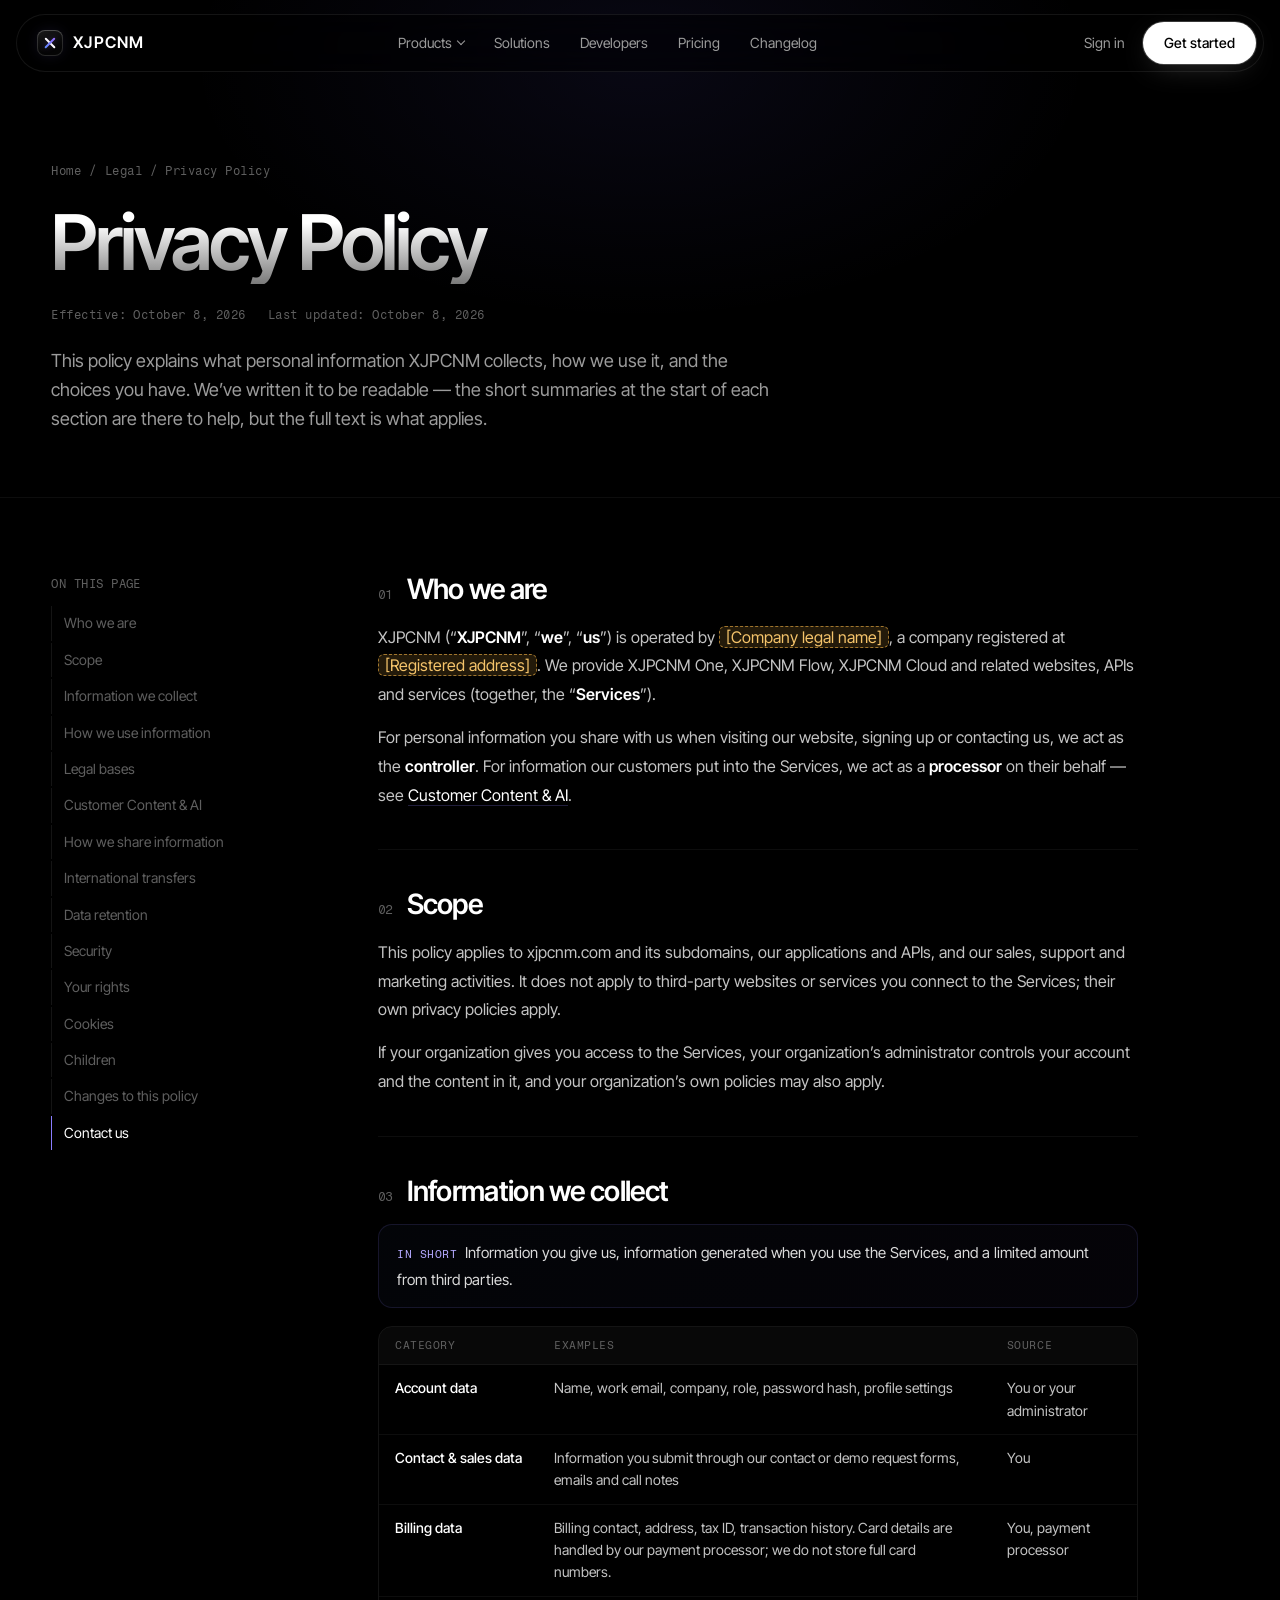
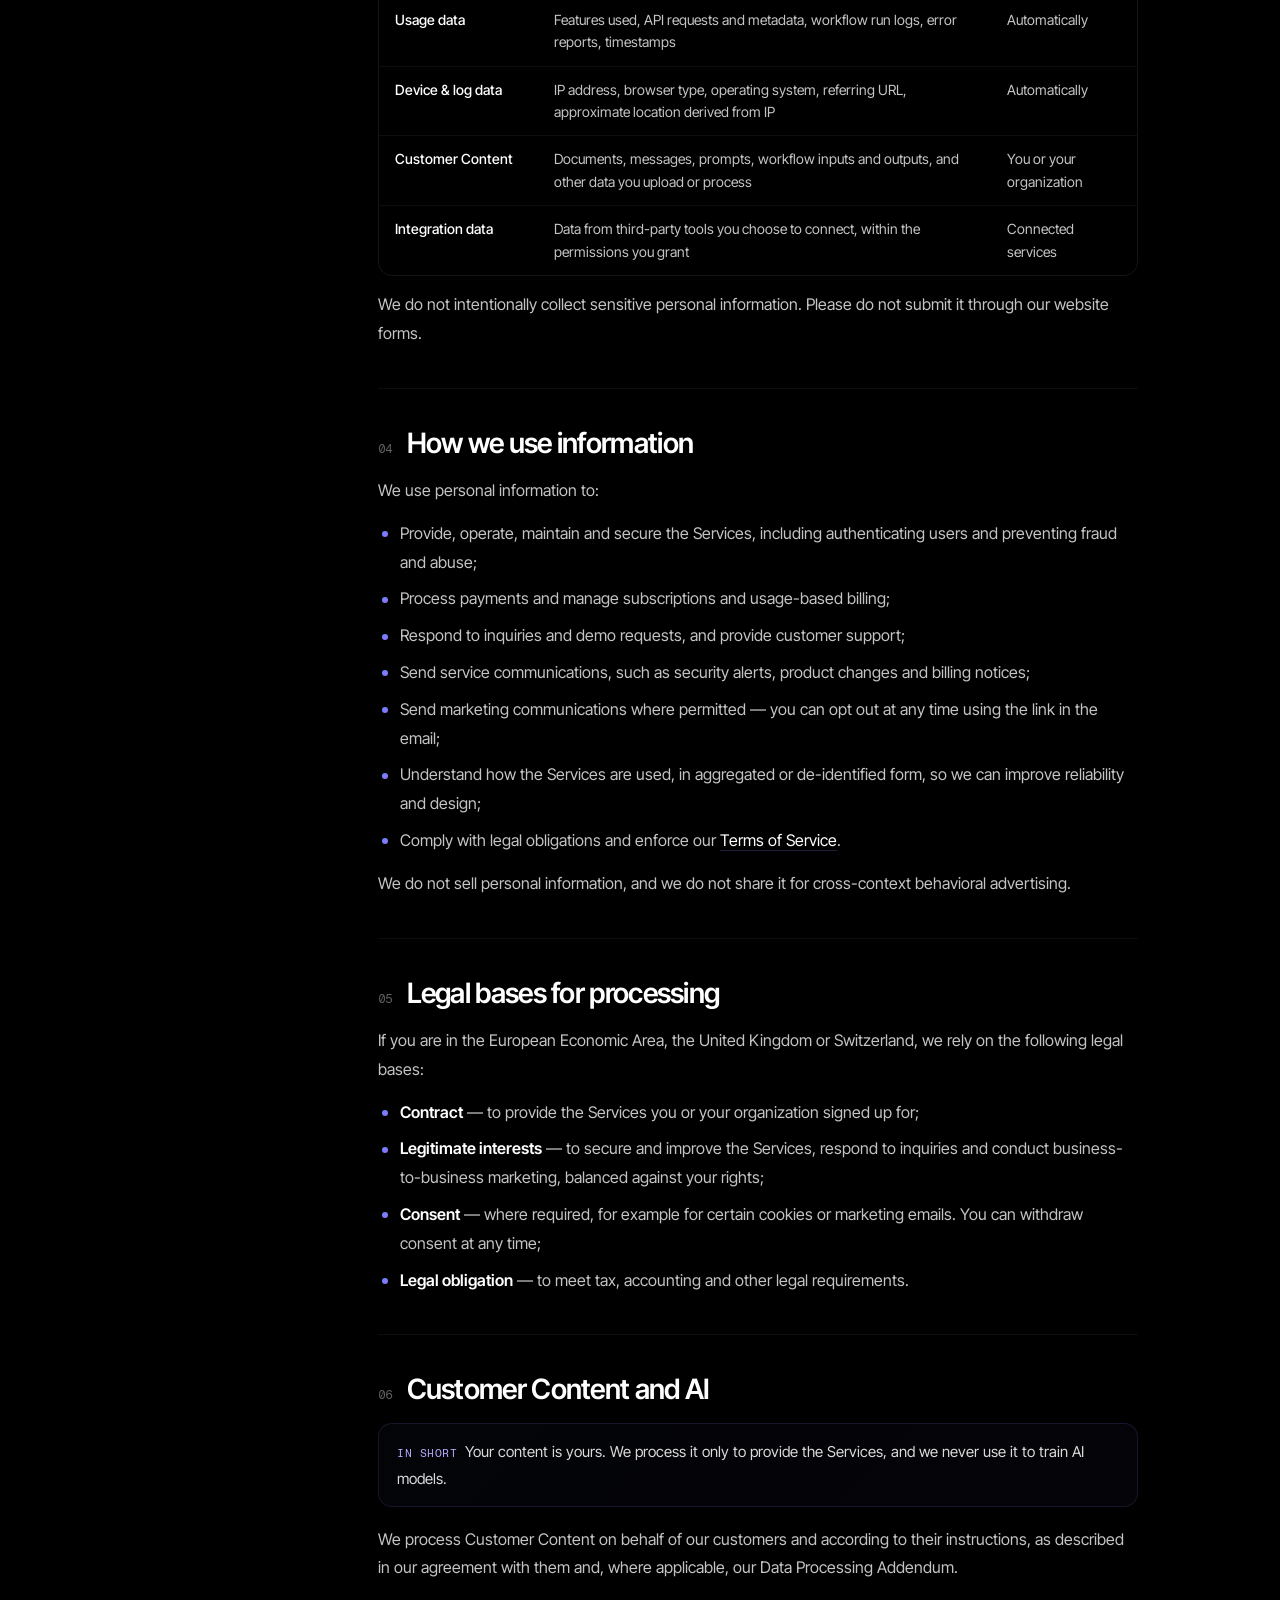
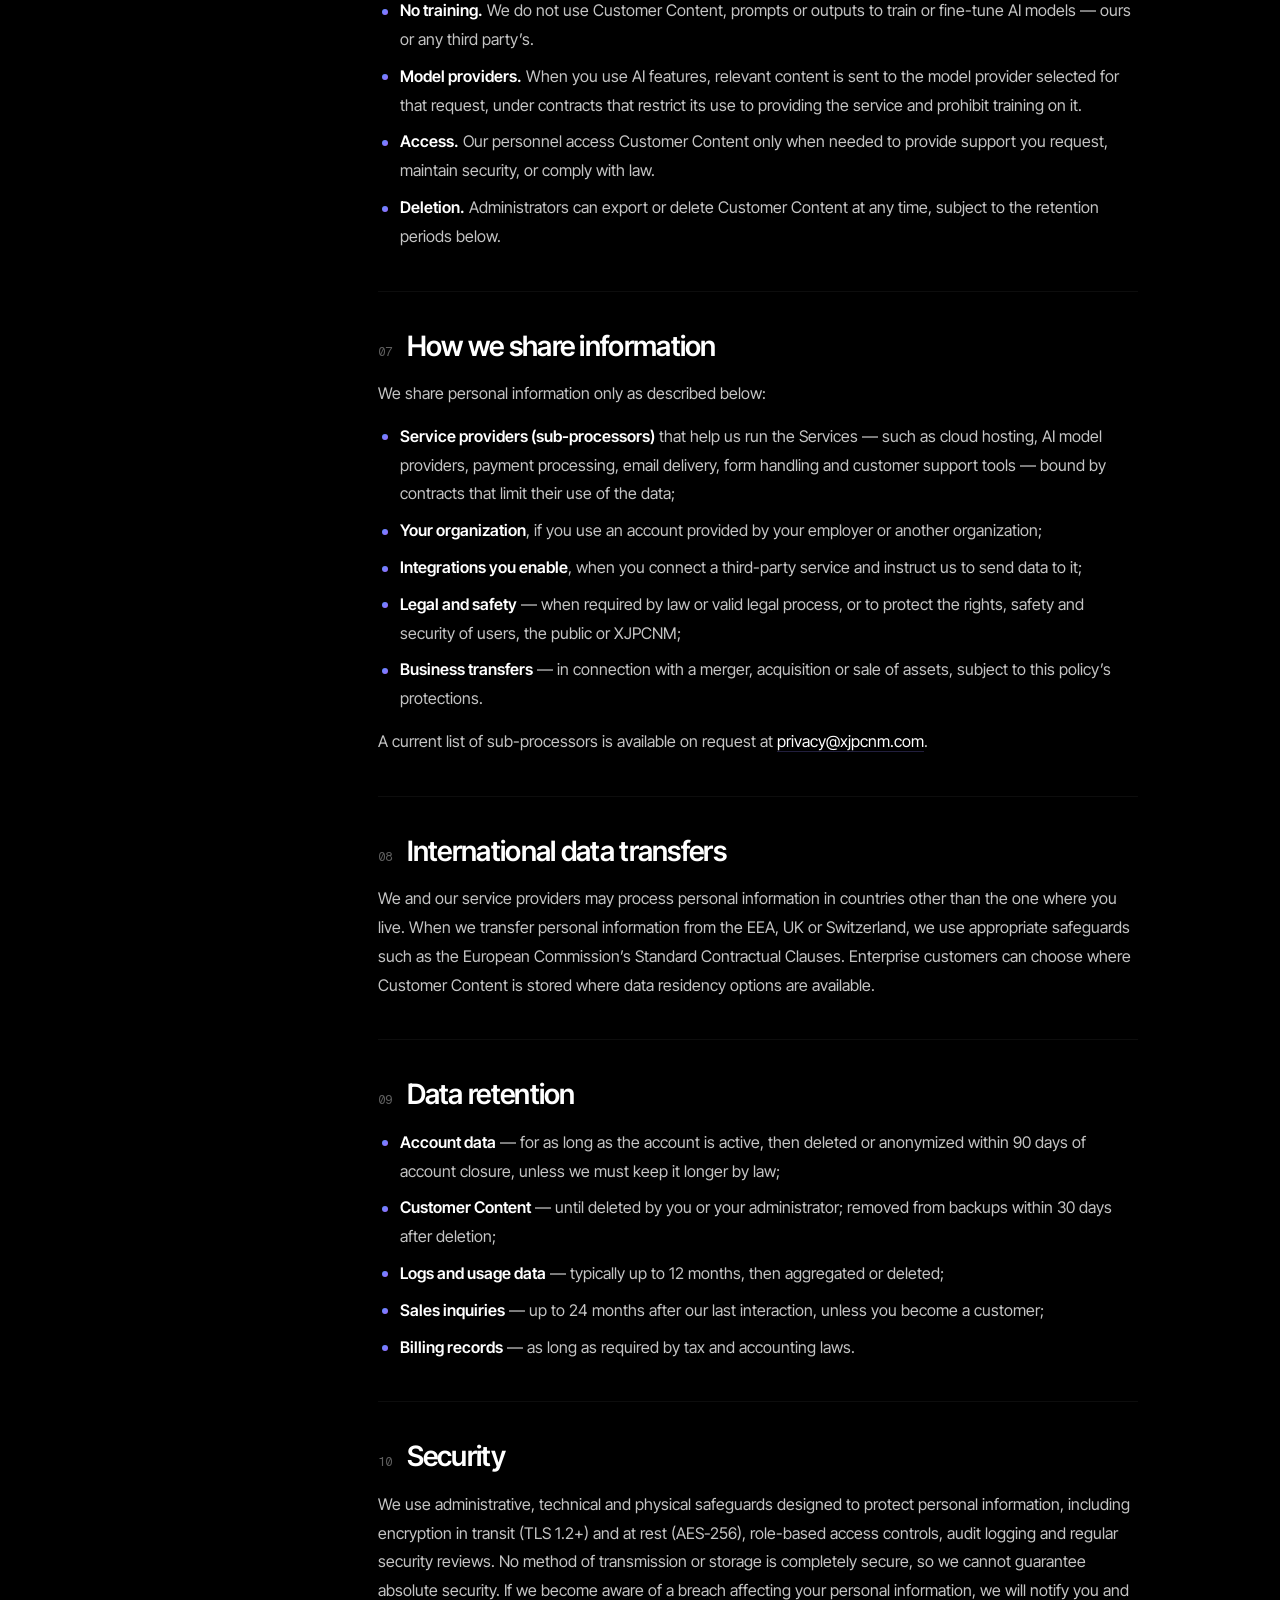
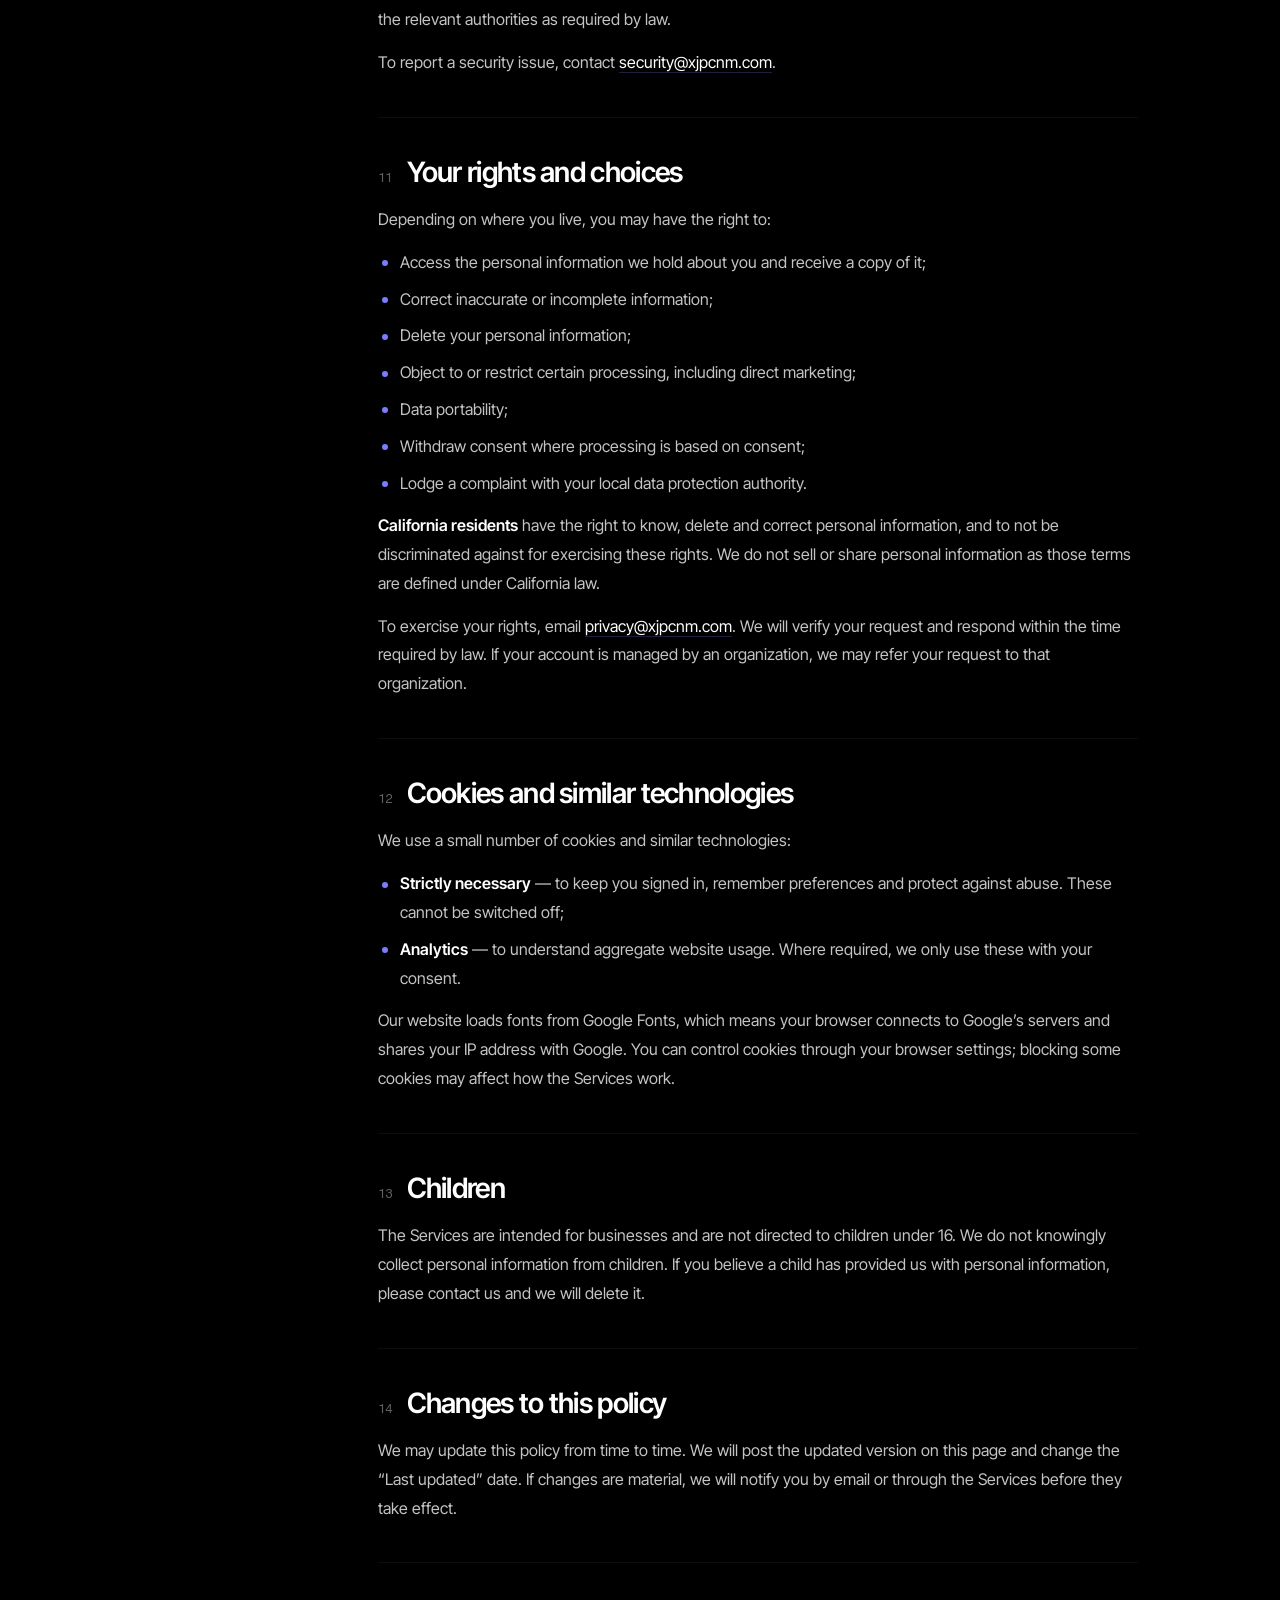
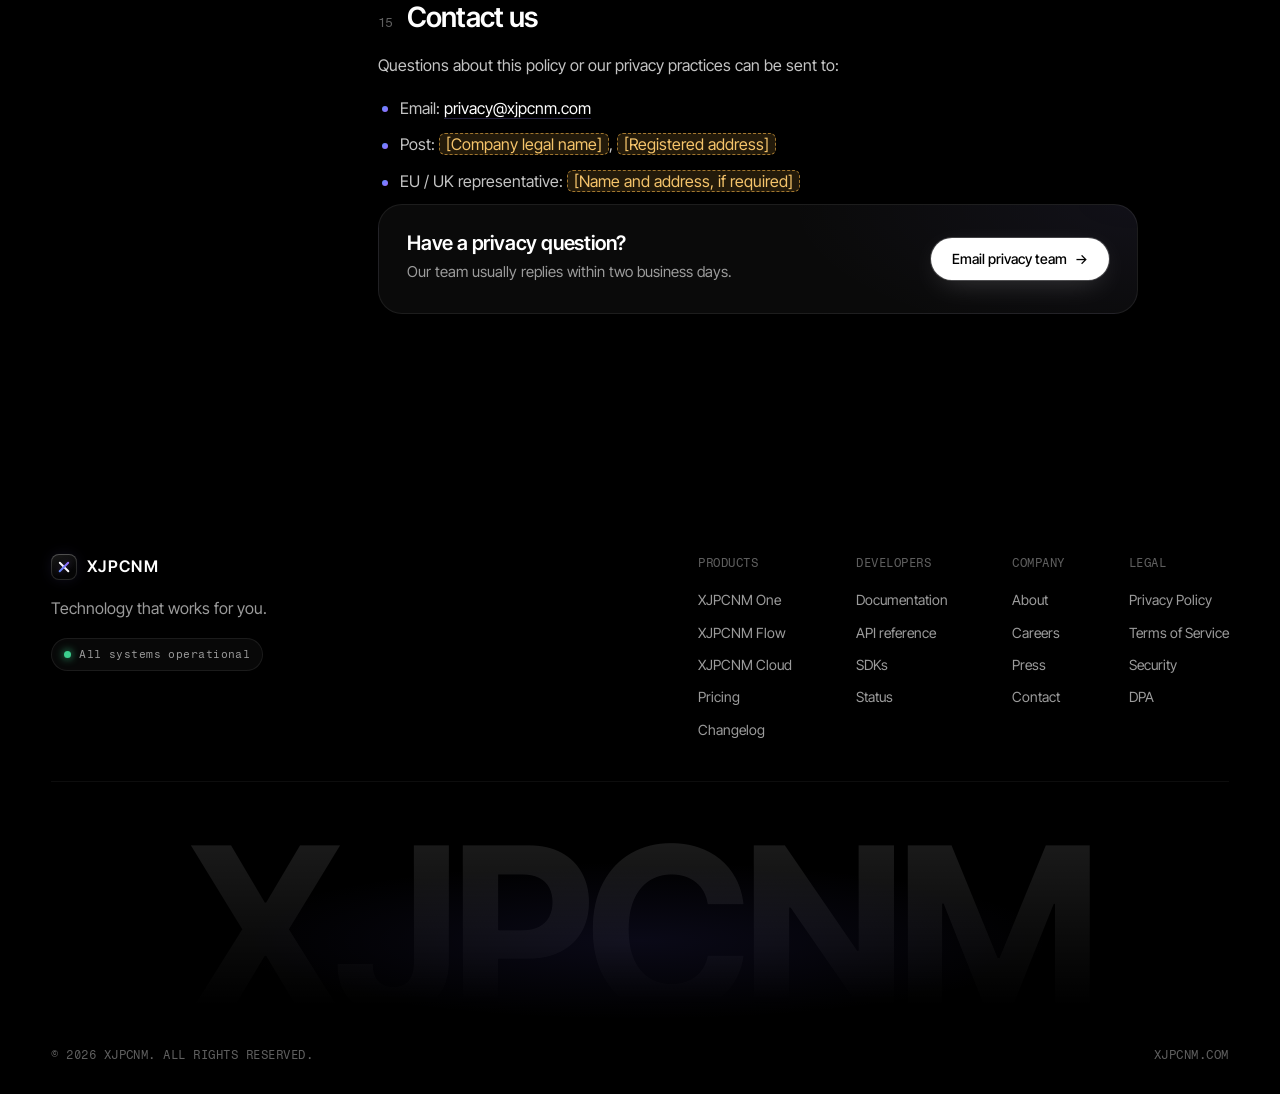
==== commit 2d9de358: "Darker theme: pure black base, dimmed blue-violet accents - Pure black background and near-black sur" ====
--- a/privacy.html
+++ b/privacy.html
@@ -10,7 +10,7 @@
   <meta property="og:site_name" content="XJPCNM">
   <meta property="og:title" content="Privacy Policy — XJPCNM">
   <meta property="og:description" content="How XJPCNM collects, uses and protects personal information across One, Flow and Cloud.">
-  <meta name="theme-color" content="#050507">
+  <meta name="theme-color" content="#000000">
   <link rel="icon" href="assets/favicon.svg" type="image/svg+xml">
   <link rel="preconnect" href="https://fonts.googleapis.com">
   <link rel="preconnect" href="https://fonts.gstatic.com" crossorigin>
--- a/styles.css
+++ b/styles.css
@@ -4,20 +4,20 @@
    ========================================================== */
 
 :root {
-  --bg: #050507;
-  --bg-2: #0a0a0d;
-  --card: #0e0e12;
-  --card-2: #14141a;
+  --bg: #000000;
+  --bg-2: #050505;
+  --card: #0a0a0a;
+  --card-2: #111111;
   --ink: #ffffff;
-  --ink-2: #a1a1aa;
-  --ink-3: #6b6b76;
-  --line: rgba(255,255,255,.09);
-  --line-2: rgba(255,255,255,.06);
+  --ink-2: #9b9b9b;
+  --ink-3: #5f5f5f;
+  --line: rgba(255,255,255,.08);
+  --line-2: rgba(255,255,255,.05);
   --blue: #5b8cff;
   --violet: #9d6bff;
   --accent: #8a7dff;
   --grad: linear-gradient(135deg, #5b8cff 0%, #9d6bff 100%);
-  --grad-text: linear-gradient(180deg, #ffffff 20%, #8b8b96 100%);
+  --grad-text: linear-gradient(180deg, #ffffff 25%, #7a7a7a 100%);
   --ok: #3ccf8e;
   --warn: #f5b546;
 
@@ -41,7 +41,7 @@
 button { font: inherit; color: inherit; }
 h1, h2, h3, h4 { margin: 0; font-weight: 600; letter-spacing: -0.035em; line-height: 1.05; }
 p { margin: 0; }
-::selection { background: rgba(138,125,255,.45); color: #fff; }
+::selection { background: rgba(255,255,255,.22); color: #fff; }
 :focus-visible { outline: 2px solid var(--accent); outline-offset: 3px; border-radius: 6px; }
 
 .skip { position: absolute; left: -999px; top: 8px; z-index: 100; background: #fff; color: #000; padding: 10px 16px; border-radius: 999px; }
@@ -70,39 +70,39 @@
 .btn:hover { transform: translateY(-1px); }
 .btn-lg { height: 50px; padding: 0 26px; font-size: 15px; }
 /* 主按钮：白底黑字 */
-.btn-dark { background: #fff; color: #000; box-shadow: 0 0 0 1px rgba(255,255,255,.2), 0 8px 30px -8px rgba(138,125,255,.6); }
-.btn-dark:hover { box-shadow: 0 0 0 1px rgba(255,255,255,.3), 0 10px 40px -6px rgba(138,125,255,.85); }
+.btn-dark { background: #fff; color: #000; box-shadow: 0 0 0 1px rgba(255,255,255,.2), 0 8px 30px -10px rgba(255,255,255,.25); }
+.btn-dark:hover { box-shadow: 0 0 0 1px rgba(255,255,255,.3), 0 10px 40px -6px rgba(138,125,255,.34); }
 /* 次按钮：透明描边 */
 .btn-light, .btn-ghost, .btn-outline-light { background: rgba(255,255,255,.04); color: var(--ink); border-color: var(--line); }
 .btn-light:hover, .btn-ghost:hover, .btn-outline-light:hover { border-color: rgba(255,255,255,.3); background: rgba(255,255,255,.07); }
 /* 强调按钮：蓝紫渐变 */
-.btn-lime { background: var(--grad); color: #fff; box-shadow: 0 8px 30px -8px rgba(110,110,255,.8), inset 0 1px 0 rgba(255,255,255,.25); }
-.btn-lime:hover { box-shadow: 0 10px 40px -6px rgba(130,110,255,1), inset 0 1px 0 rgba(255,255,255,.3); }
+.btn-lime { background: var(--grad); color: #fff; box-shadow: 0 8px 30px -8px rgba(110,110,255,.32), inset 0 1px 0 rgba(255,255,255,.25); }
+.btn-lime:hover { box-shadow: 0 10px 40px -6px rgba(130,110,255,.40), inset 0 1px 0 rgba(255,255,255,.3); }
 
 /* ---------- 导航 ---------- */
 .nav {
   position: fixed; inset: 14px 16px auto; z-index: 50; max-width: var(--max); margin: 0 auto;
   display: flex; align-items: center; justify-content: space-between; gap: 16px;
   padding: 7px 7px 7px 20px; border-radius: 999px;
-  background: rgba(12,12,16,.6); backdrop-filter: blur(18px) saturate(1.4); -webkit-backdrop-filter: blur(18px) saturate(1.4);
+  background: rgba(0,0,0,.55); backdrop-filter: blur(18px) saturate(1.4); -webkit-backdrop-filter: blur(18px) saturate(1.4);
   border: 1px solid var(--line);
   transition: transform .4s var(--ease), box-shadow .4s, background .4s;
 }
-.nav.scrolled { background: rgba(12,12,16,.82); box-shadow: 0 10px 40px -12px rgba(0,0,0,.8); }
+.nav.scrolled { background: rgba(0,0,0,.85); box-shadow: 0 10px 40px -12px rgba(0,0,0,.8); }
 .nav.hidden { transform: translateY(-140%); }
 .logo { display: inline-flex; align-items: center; gap: 10px; font-weight: 600; font-size: 16px; letter-spacing: 0.08em; }
 /* Logo：黑色圆角方块 + X 形字标（一笔白色、一笔蓝紫发光） */
 .logo-mark {
   width: 26px; height: 26px; border-radius: 8px; position: relative; flex: none;
-  background: linear-gradient(160deg, #1c1c22 0%, #08080a 70%);
-  box-shadow: inset 0 0 0 1px rgba(255,255,255,.14), inset 0 1px 0 rgba(255,255,255,.12), 0 0 16px -4px rgba(138,125,255,.55);
+  background: linear-gradient(160deg, #1a1a1a 0%, #050505 70%);
+  box-shadow: inset 0 0 0 1px rgba(255,255,255,.14), inset 0 1px 0 rgba(255,255,255,.12), 0 0 16px -4px rgba(138,125,255,.22);
 }
 .logo-mark::before, .logo-mark::after {
   content: ""; position: absolute; left: 50%; top: 50%; width: 14px; height: 2.2px; border-radius: 2px;
 }
 .logo-mark::before { background: #fff; transform: translate(-50%, -50%) rotate(45deg); }
-.logo-mark::after { background: var(--grad); transform: translate(-50%, -50%) rotate(-45deg); box-shadow: 0 0 6px rgba(157,107,255,.9); }
-.logo:hover .logo-mark::after { box-shadow: 0 0 10px rgba(157,107,255,1); }
+.logo-mark::after { background: var(--grad); transform: translate(-50%, -50%) rotate(-45deg); box-shadow: 0 0 6px rgba(157,107,255,.36); }
+.logo:hover .logo-mark::after { box-shadow: 0 0 10px rgba(157,107,255,.40); }
 .nav-links { display: flex; align-items: center; gap: 2px; font-size: 14px; font-weight: 400; }
 .nav-links > a, .nav-trigger { display: inline-flex; align-items: center; gap: 6px; padding: 8px 14px; border-radius: 999px; color: var(--ink-2); transition: color .2s, background .2s; }
 .nav-links > a:hover, .nav-item:hover .nav-trigger, .nav-item:focus-within .nav-trigger { color: var(--ink); background: rgba(255,255,255,.06); }
@@ -111,7 +111,7 @@
 .nav-item:hover .caret, .nav-item:focus-within .caret { transform: translateY(1px) rotate(225deg); }
 .mega {
   position: absolute; top: calc(100% + 14px); left: -20px; width: 400px; padding: 8px;
-  background: rgba(16,16,22,.96); border-radius: 20px; border: 1px solid var(--line);
+  background: rgba(8,8,8,.97); border-radius: 20px; border: 1px solid var(--line);
   box-shadow: 0 30px 80px -20px rgba(0,0,0,.9), 0 0 0 1px rgba(255,255,255,.02);
   backdrop-filter: blur(20px); -webkit-backdrop-filter: blur(20px);
   opacity: 0; visibility: hidden; transform: translateY(-6px); transition: all .25s var(--ease);
@@ -149,14 +149,14 @@
 #waves { position: absolute; left: 0; right: 0; top: 0; width: 100%; height: 100%; opacity: .9; }
 .hero-grid {
   position: absolute; inset: 0;
-  background-image: linear-gradient(rgba(255,255,255,.045) 1px, transparent 1px), linear-gradient(90deg, rgba(255,255,255,.045) 1px, transparent 1px);
+  background-image: linear-gradient(rgba(255,255,255,.03) 1px, transparent 1px), linear-gradient(90deg, rgba(255,255,255,.03) 1px, transparent 1px);
   background-size: 64px 64px; background-position: center top;
   mask-image: radial-gradient(ellipse 60% 45% at 50% 25%, #000 30%, transparent 75%);
   -webkit-mask-image: radial-gradient(ellipse 60% 45% at 50% 25%, #000 30%, transparent 75%);
 }
 .hero-glow {
   position: absolute; left: 50%; top: -260px; width: 1100px; height: 700px; transform: translateX(-50%);
-  background: radial-gradient(closest-side, rgba(110,100,255,.28), rgba(91,140,255,.10) 55%, transparent);
+  background: radial-gradient(closest-side, rgba(110,100,255,.11), rgba(91,140,255,.04) 55%, transparent);
   filter: blur(20px);
 }
 .hero-inner { position: relative; z-index: 1; max-width: 960px; margin: 0 auto; text-align: center; display: flex; flex-direction: column; align-items: center; }
@@ -169,7 +169,7 @@
 .announce:hover { border-color: rgba(255,255,255,.25); color: var(--ink); }
 .announce .arrow { transition: transform .3s var(--ease); }
 .announce:hover .arrow { transform: translateX(3px); }
-.announce-tag { background: var(--grad); color: #fff; padding: 4px 10px; border-radius: 999px; font-size: 10px; box-shadow: 0 0 14px rgba(138,125,255,.6); }
+.announce-tag { background: var(--grad); color: #fff; padding: 4px 10px; border-radius: 999px; font-size: 10px; box-shadow: 0 0 14px rgba(138,125,255,.24); }
 .hero-title { font-size: clamp(42px, 8vw, 116px); font-weight: 600; letter-spacing: -0.042em; line-height: 1; }
 .hero-title .dim { background: var(--grad-text); -webkit-background-clip: text; background-clip: text; color: transparent; }
 .hero-sub { max-width: 620px; margin-top: 28px; font-size: clamp(16px, 1.3vw, 19px); color: var(--ink-2); }
@@ -182,8 +182,8 @@
 .horizon {
   position: absolute; left: 50%; top: 10px; width: 150%; aspect-ratio: 1; transform: translateX(-50%);
   border-radius: 50%; pointer-events: none; z-index: -1;
-  border-top: 1.5px solid rgba(255,255,255,.85);
-  box-shadow: 0 -4px 40px 0 rgba(140,130,255,.7), 0 -20px 120px 10px rgba(110,100,255,.35), inset 0 40px 100px -20px rgba(110,110,255,.45);
+  border-top: 1px solid rgba(255,255,255,.7);
+  box-shadow: 0 -4px 40px 0 rgba(140,130,255,.28), 0 -20px 120px 10px rgba(110,100,255,.14), inset 0 40px 100px -20px rgba(110,110,255,.18);
   mask-image: linear-gradient(180deg, #000 0, #000 10%, transparent 26%);
   -webkit-mask-image: linear-gradient(180deg, #000 0, #000 10%, transparent 26%);
 }
@@ -193,17 +193,17 @@
 .seg-ind { position: absolute; top: 4px; bottom: 4px; left: 4px; border-radius: 999px; background: #fff; transition: transform .4s var(--ease), width .4s var(--ease); }
 .stage {
   position: relative; width: 100%; border-radius: calc(var(--radius) + 6px); padding: clamp(8px, 1.2vw, 14px);
-  background: linear-gradient(180deg, rgba(255,255,255,.08), rgba(255,255,255,.02));
+  background: linear-gradient(180deg, rgba(255,255,255,.05), rgba(255,255,255,.01));
   border: 1px solid var(--line);
-  box-shadow: 0 0 0 1px rgba(0,0,0,.6), 0 50px 120px -40px rgba(110,100,255,.45);
+  box-shadow: 0 0 0 1px rgba(0,0,0,.6), 0 50px 120px -40px rgba(110,100,255,.18);
 }
 .stage::before {
   content: ""; position: absolute; left: 10%; right: 10%; top: -1px; height: 1px;
-  background: linear-gradient(90deg, transparent, rgba(160,150,255,.9), transparent);
-}
-.app { background: #09090c; border-radius: var(--radius); overflow: hidden; border: 1px solid var(--line-2); }
+  background: linear-gradient(90deg, transparent, rgba(160,150,255,.36), transparent);
+}
+.app { background: #050505; border-radius: var(--radius); overflow: hidden; border: 1px solid var(--line-2); }
 .app-bar { display: flex; align-items: center; gap: 6px; padding: 12px 16px; border-bottom: 1px solid var(--line-2); }
-.app-bar > i { width: 10px; height: 10px; border-radius: 50%; background: #2a2a31; }
+.app-bar > i { width: 10px; height: 10px; border-radius: 50%; background: #262626; }
 .app-url { margin-left: 14px; padding: 5px 12px; border-radius: 8px; background: rgba(255,255,255,.04); color: var(--ink-3); text-transform: none; font-size: 11px; }
 .app-user { margin-left: auto; width: 26px; height: 26px; border-radius: 50%; background: var(--grad); color: #fff; font: 600 10px/26px var(--font); text-align: center; }
 .panel { min-height: 440px; animation: fade .5s var(--ease); }
@@ -211,7 +211,7 @@
 
 /* One 面板 */
 .pv-one { display: grid; grid-template-columns: 170px 1fr 230px; min-height: 440px; font-size: 13px; }
-.side { border-right: 1px solid var(--line-2); padding: 16px 10px; display: flex; flex-direction: column; gap: 2px; background: #07070a; }
+.side { border-right: 1px solid var(--line-2); padding: 16px 10px; display: flex; flex-direction: column; gap: 2px; background: #030303; }
 .side .mono { color: var(--ink-3); font-size: 10px; padding: 10px 10px 6px; }
 .side .mono:first-child { padding-top: 0; color: var(--ink); }
 .side span { padding: 7px 10px; border-radius: 8px; color: var(--ink-2); }
@@ -219,11 +219,11 @@
 .chat { padding: 20px; display: flex; flex-direction: column; gap: 12px; }
 .msg { padding: 12px 16px; border-radius: 16px; max-width: 88%; line-height: 1.55; }
 .msg.user { align-self: flex-end; background: #fff; color: #000; border-bottom-right-radius: 4px; }
-.msg.ai { background: var(--card-2); border: 1px solid var(--line-2); border-bottom-left-radius: 4px; display: grid; gap: 6px; color: #d8d8de; }
+.msg.ai { background: var(--card-2); border: 1px solid var(--line-2); border-bottom-left-radius: 4px; display: grid; gap: 6px; color: #d6d6d6; }
 .msg.ai b { font-weight: 600; color: #fff; }
 .msg-actions { display: flex; gap: 6px; margin-top: 6px; text-transform: none; font-size: 10px; }
 .msg-actions span { white-space: nowrap; padding: 4px 9px; border-radius: 999px; border: 1px solid var(--line); color: var(--ink-2); }
-.cite { display: inline-grid; place-items: center; min-width: 17px; height: 17px; padding: 0 4px; font: 10px var(--mono); color: #fff; background: rgba(138,125,255,.25); border: 1px solid rgba(138,125,255,.6); border-radius: 5px; vertical-align: 1px; }
+.cite { display: inline-grid; place-items: center; min-width: 17px; height: 17px; padding: 0 4px; font: 10px var(--mono); color: #fff; background: rgba(138,125,255,.10); border: 1px solid rgba(138,125,255,.24); border-radius: 5px; vertical-align: 1px; }
 .input { margin-top: auto; display: flex; justify-content: space-between; align-items: center; border: 1px solid var(--line); border-radius: 999px; padding: 6px 6px 6px 16px; color: var(--ink-3); background: rgba(255,255,255,.02); }
 .input i { font-style: normal; width: 30px; height: 30px; border-radius: 50%; background: #fff; color: #000; display: grid; place-items: center; }
 .sources { border-left: 1px solid var(--line-2); padding: 16px; display: flex; flex-direction: column; gap: 10px; }
@@ -237,7 +237,7 @@
 .pv-flow .flow-canvas { margin: 20px auto; }
 .flow-canvas { position: relative; width: 100%; max-width: 460px; height: 380px; background-image: radial-gradient(rgba(255,255,255,.12) 1px, transparent 1px); background-size: 18px 18px; }
 .wires { position: absolute; left: 20px; top: 0; height: 360px; width: calc(100% - 40px); z-index: 0; }
-.wires path { fill: none; stroke: rgba(160,150,255,.8); stroke-width: 1.4; stroke-dasharray: 5 5; animation: dash 1.2s linear infinite; vector-effect: non-scaling-stroke; }
+.wires path { fill: none; stroke: rgba(160,150,255,.32); stroke-width: 1.4; stroke-dasharray: 5 5; animation: dash 1.2s linear infinite; vector-effect: non-scaling-stroke; }
 @keyframes dash { to { stroke-dashoffset: -20; } }
 .node {
   position: absolute; z-index: 1; left: 50%; transform: translateX(-50%);
@@ -245,11 +245,11 @@
   display: flex; flex-direction: column; gap: 2px; min-width: 200px; box-shadow: 0 10px 30px -12px rgba(0,0,0,.8); white-space: nowrap;
 }
 .node .mono { font-size: 10px; color: var(--ink-3); font-weight: 400; }
-.node.ai { background: linear-gradient(135deg, rgba(91,140,255,.22), rgba(157,107,255,.22)), var(--card-2); border-color: rgba(150,130,255,.6); box-shadow: 0 0 30px -6px rgba(138,125,255,.6); }
+.node.ai { background: linear-gradient(135deg, rgba(91,140,255,.09), rgba(157,107,255,.09)), var(--card-2); border-color: rgba(150,130,255,.24); box-shadow: 0 0 30px -6px rgba(138,125,255,.24); }
 .node.ai .mono { color: #c4b8ff; }
 .n1 { top: 14px; } .n2 { top: 100px; } .n3 { top: 186px; }
 .n4 { top: 290px; left: 27%; min-width: 150px; } .n5 { top: 290px; left: 73%; min-width: 150px; }
-.runs { border-left: 1px solid var(--line-2); padding: 16px; display: flex; flex-direction: column; gap: 6px; font-size: 13px; background: #07070a; }
+.runs { border-left: 1px solid var(--line-2); padding: 16px; display: flex; flex-direction: column; gap: 6px; font-size: 13px; background: #030303; }
 .runs > .mono { color: var(--ink-3); font-size: 10px; margin-bottom: 4px; }
 .run-row { display: flex; align-items: center; gap: 10px; padding: 9px 10px; border-radius: 10px; background: rgba(255,255,255,.02); border: 1px solid var(--line-2); }
 .run-row i { width: 7px; height: 7px; border-radius: 50%; }
@@ -267,11 +267,11 @@
 .kpis small.up { color: var(--ok); }
 .chart { background: rgba(255,255,255,.02); border: 1px solid var(--line-2); border-radius: 14px; padding: 16px; }
 .bars { display: flex; align-items: flex-end; gap: 6px; height: 110px; }
-.bars i { flex: 1; height: var(--h); background: linear-gradient(to top, rgba(91,140,255,.05), rgba(120,120,255,.7)); border-top: 1px solid rgba(190,180,255,.9); border-radius: 4px 4px 2px 2px; transform-origin: bottom; animation: grow 1s var(--ease) both; animation-delay: calc(var(--i, 0) * 40ms); }
-.bars i:last-child { background: linear-gradient(to top, rgba(157,107,255,.1), var(--violet)); box-shadow: 0 0 20px rgba(157,107,255,.6); }
+.bars i { flex: 1; height: var(--h); background: linear-gradient(to top, rgba(91,140,255,.02), rgba(120,120,255,.28)); border-top: 1px solid rgba(190,180,255,.36); border-radius: 4px 4px 2px 2px; transform-origin: bottom; animation: grow 1s var(--ease) both; animation-delay: calc(var(--i, 0) * 40ms); }
+.bars i:last-child { background: linear-gradient(to top, rgba(157,107,255,.04), var(--violet)); box-shadow: 0 0 20px rgba(157,107,255,.24); }
 @keyframes grow { from { transform: scaleY(0); } }
 .log { border: 1px solid var(--line-2); border-radius: 14px; overflow: hidden; text-transform: none; font-size: 11px; }
-.log > div { display: grid; grid-template-columns: 80px 1fr 1fr 120px 70px; gap: 10px; padding: 9px 16px; border-top: 1px solid var(--line-2); color: #cfcfd6; }
+.log > div { display: grid; grid-template-columns: 80px 1fr 1fr 120px 70px; gap: 10px; padding: 9px 16px; border-top: 1px solid var(--line-2); color: #cccccc; }
 .log .log-h { border-top: 0; color: var(--ink-3); background: rgba(255,255,255,.03); }
 .s-ok { color: var(--ok) !important; } .s-warn { color: var(--warn) !important; }
 
@@ -282,7 +282,7 @@
 .logos .marquee-track { list-style: none; margin: 0; padding: 0; }
 .logos .marquee-track li { display: flex; }
 .logos:hover .marquee-track { animation-play-state: paused; }
-.lg { display: inline-flex; align-items: center; gap: 10px; padding: 0 30px; font-size: 18px; font-weight: 500; color: #5c5c66; letter-spacing: -0.01em; white-space: nowrap; transition: color .3s; }
+.lg { display: inline-flex; align-items: center; gap: 10px; padding: 0 30px; font-size: 18px; font-weight: 500; color: #4a4a4a; letter-spacing: -0.01em; white-space: nowrap; transition: color .3s; }
 .lg svg { width: 22px; height: 22px; fill: currentColor; flex: none; }
 .lg:hover { color: #fff; }
 @keyframes scroll { to { transform: translateX(-50%); } }
@@ -290,7 +290,7 @@
 .big-marquee .marquee-track { animation-duration: 34s; align-items: center; }
 .big-marquee span { font-size: clamp(56px, 9vw, 136px); font-weight: 600; letter-spacing: -0.05em; padding: 0 28px; white-space: nowrap; line-height: 1.05; color: transparent; -webkit-text-stroke: 1px rgba(255,255,255,.22); }
 .big-marquee span:nth-child(4n+3) { color: #fff; -webkit-text-stroke: 0; }
-.big-marquee .dot { font-size: clamp(24px, 3vw, 44px); padding: 0 8px; color: var(--accent); -webkit-text-stroke: 0; text-shadow: 0 0 20px var(--accent); }
+.big-marquee .dot { font-size: clamp(24px, 3vw, 44px); padding: 0 8px; color: #6a6a6a; -webkit-text-stroke: 0; }
 
 /* ---------- 通用 Section ---------- */
 .section { position: relative; max-width: var(--max); margin: 0 auto; padding: clamp(80px, 10vw, 140px) var(--pad); }
@@ -305,14 +305,14 @@
 
 /* 卡片通用：暗色表面 + 细边 + 悬停光晕 */
 .pcard, .use, .post, .plan, .principle, .about-quote, .cap {
-  background: linear-gradient(180deg, rgba(255,255,255,.035), rgba(255,255,255,.01));
+  background: linear-gradient(180deg, rgba(255,255,255,.022), rgba(255,255,255,0));
   border: 1px solid var(--line-2);
 }
 
 /* ---------- 产品卡片 ---------- */
 .pcards { display: grid; grid-template-columns: repeat(3, 1fr); gap: 16px; }
 .pcard { position: relative; border-radius: var(--radius); padding: 28px; display: flex; flex-direction: column; gap: 18px; overflow: hidden; transition: transform .4s var(--ease), border-color .4s; }
-.pcard::before { content: ""; position: absolute; inset: -1px; border-radius: inherit; pointer-events: none; opacity: 0; transition: opacity .4s; background: radial-gradient(400px circle at 50% 0%, rgba(138,125,255,.18), transparent 60%); }
+.pcard::before { content: ""; position: absolute; inset: -1px; border-radius: inherit; pointer-events: none; opacity: 0; transition: opacity .4s; background: radial-gradient(400px circle at 50% 0%, rgba(138,125,255,.07), transparent 60%); }
 .pcard:hover { transform: translateY(-4px); border-color: rgba(255,255,255,.14); }
 .pcard:hover::before { opacity: 1; }
 .pcard-top { display: flex; align-items: center; justify-content: space-between; }
@@ -323,11 +323,11 @@
 .pcard-foot { margin-top: auto; padding-top: 18px; border-top: 1px solid var(--line-2); display: flex; justify-content: space-between; align-items: center; gap: 12px; flex-wrap: wrap; }
 .pcard-foot .mono { color: var(--ink-3); text-transform: none; }
 .checks { list-style: none; padding: 0; margin: 0; display: grid; gap: 10px; }
-.checks li { display: flex; gap: 12px; align-items: flex-start; font-size: 15px; color: #d4d4da; }
+.checks li { display: flex; gap: 12px; align-items: flex-start; font-size: 15px; color: #d4d4d4; }
 .checks li::before {
   content: ""; flex: none; margin-top: 3px; width: 18px; height: 18px; border-radius: 50%;
-  background: rgba(138,125,255,.16) url("data:image/svg+xml,%3Csvg xmlns='http://www.w3.org/2000/svg' viewBox='0 0 18 18'%3E%3Cpath d='M5 9.2l2.6 2.6L13 6.4' fill='none' stroke='%23c8beff' stroke-width='1.6' stroke-linecap='round' stroke-linejoin='round'/%3E%3C/svg%3E") center/100% no-repeat;
-  box-shadow: inset 0 0 0 1px rgba(138,125,255,.45);
+  background: rgba(138,125,255,.06) url("data:image/svg+xml,%3Csvg xmlns='http://www.w3.org/2000/svg' viewBox='0 0 18 18'%3E%3Cpath d='M5 9.2l2.6 2.6L13 6.4' fill='none' stroke='%23c8beff' stroke-width='1.6' stroke-linecap='round' stroke-linejoin='round'/%3E%3C/svg%3E") center/100% no-repeat;
+  box-shadow: inset 0 0 0 1px rgba(138,125,255,.18);
 }
 
 /* ---------- 平台层级 ---------- */
@@ -337,7 +337,7 @@
 .layer h4 { font-size: clamp(26px, 3vw, 42px); font-weight: 500; letter-spacing: -0.04em; }
 .layer p { color: var(--ink-2); font-size: 14px; text-align: right; }
 .layer .mono { color: var(--ink-3); }
-.l2 { margin-inline: clamp(0px, 2vw, 28px); border-color: rgba(138,125,255,.45); background: linear-gradient(90deg, rgba(91,140,255,.12), rgba(157,107,255,.12)); box-shadow: 0 0 60px -20px rgba(138,125,255,.6); }
+.l2 { margin-inline: clamp(0px, 2vw, 28px); border-color: rgba(138,125,255,.18); background: linear-gradient(90deg, rgba(91,140,255,.05), rgba(157,107,255,.05)); box-shadow: 0 0 60px -20px rgba(138,125,255,.24); }
 .l3 { margin-inline: clamp(0px, 4vw, 56px); background: #fff; color: #000; border-color: #fff; }
 .l3 p, .l3 .mono { color: #555; }
 .layer-base { text-align: center; padding: 16px; border: 1px dashed rgba(255,255,255,.18); border-radius: 999px; color: var(--ink-3); margin-inline: clamp(0px, 6vw, 84px); }
@@ -351,29 +351,29 @@
 .use p { color: var(--ink-2); max-width: 520px; }
 .chain { display: flex; flex-wrap: wrap; align-items: center; gap: 6px; margin-top: auto; padding-top: 10px; text-transform: none; font-size: 11px; }
 .chain span { padding: 7px 11px; border-radius: 999px; background: rgba(255,255,255,.03); border: 1px solid var(--line); color: var(--ink-2); }
-.chain span.hl { color: #fff; border-color: rgba(150,130,255,.7); background: linear-gradient(135deg, rgba(91,140,255,.25), rgba(157,107,255,.25)); box-shadow: 0 0 16px -4px rgba(138,125,255,.8); }
+.chain span.hl { color: #fff; border-color: rgba(150,130,255,.28); background: linear-gradient(135deg, rgba(91,140,255,.10), rgba(157,107,255,.10)); box-shadow: 0 0 16px -4px rgba(138,125,255,.32); }
 .chain i { font-style: normal; color: var(--ink-3); }
 
 /* ---------- 开发者 ---------- */
 .dev { position: relative; max-width: calc(var(--max) + 2 * var(--pad)); margin: 0 auto; padding: 0 var(--pad); }
 .dev-inner {
   position: relative; overflow: hidden; border-radius: calc(var(--radius) + 8px); border: 1px solid var(--line);
-  background: radial-gradient(800px 400px at 85% 0%, rgba(110,100,255,.18), transparent 60%), #08080b;
+  background: radial-gradient(800px 400px at 85% 0%, rgba(110,100,255,.07), transparent 60%), #030303;
   padding: clamp(40px, 6vw, 88px); display: grid; grid-template-columns: 1fr 1.2fr; gap: clamp(32px, 5vw, 72px); align-items: center;
 }
 .dev-info { display: flex; flex-direction: column; gap: 24px; }
 .dev-info > p:not(.label) { color: var(--ink-2); font-size: 17px; max-width: 460px; }
 .dev-list { list-style: none; margin: 0; padding: 0; display: grid; border-top: 1px solid var(--line-2); }
-.dev-list li { display: grid; grid-template-columns: 72px 1fr; padding: 13px 0; border-bottom: 1px solid var(--line-2); color: #d4d4da; }
+.dev-list li { display: grid; grid-template-columns: 72px 1fr; padding: 13px 0; border-bottom: 1px solid var(--line-2); color: #d4d4d4; }
 .dev-list .mono { color: #b4a9ff; padding-top: 3px; }
 .dev-actions { display: flex; gap: 10px; flex-wrap: wrap; }
-.code { background: #0b0b0f; border: 1px solid var(--line); border-radius: 18px; overflow: hidden; box-shadow: 0 40px 100px -40px rgba(110,100,255,.5); }
+.code { background: #050505; border: 1px solid var(--line); border-radius: 18px; overflow: hidden; box-shadow: 0 40px 100px -40px rgba(110,100,255,.20); }
 .code-tabs { display: flex; gap: 2px; padding: 8px; border-bottom: 1px solid var(--line-2); }
 .code-tabs button { border: 0; background: none; color: var(--ink-3); padding: 7px 14px; border-radius: 10px; cursor: pointer; font-size: 13px; transition: all .2s; }
 .code-tabs button:hover { color: #fff; }
 .code-tabs button[aria-selected="true"] { background: rgba(255,255,255,.08); color: #fff; }
 .code-tabs .copy { margin-left: auto; font-size: 11px; border: 1px solid var(--line); }
-.code-body { margin: 0; padding: 22px; font: 13px/1.75 var(--mono); color: #e4e4ea; overflow-x: auto; min-height: 330px; }
+.code-body { margin: 0; padding: 22px; font: 13px/1.75 var(--mono); color: #e2e2e2; overflow-x: auto; min-height: 330px; }
 .code-body[hidden] { display: none; }
 .t-k { color: #b4a9ff; } .t-s { color: #8fb4ff; } .t-c { color: #5a5a66; } .t-n { color: #f5b546; }
 .code-foot { display: flex; justify-content: space-between; gap: 12px; padding: 12px 22px; border-top: 1px solid var(--line-2); color: var(--ink-3); text-transform: none; font-size: 11px; flex-wrap: wrap; }
@@ -384,7 +384,7 @@
 /* ---------- 安全网格 ---------- */
 .caps { display: grid; grid-template-columns: repeat(4, 1fr); gap: 1px; background: var(--line-2); border: 1px solid var(--line-2); border-radius: var(--radius); overflow: hidden; }
 .cap { border: 0; background: var(--bg); padding: 28px 26px 32px; display: flex; flex-direction: column; gap: 10px; min-height: 200px; transition: background .4s; }
-.cap:hover { background: #0c0c11; }
+.cap:hover { background: #080808; }
 .cap .mono { color: var(--ink-3); }
 .cap h4 { font-size: 20px; font-weight: 500; letter-spacing: -0.02em; margin-top: auto; }
 .cap p { color: var(--ink-2); font-size: 14px; }
@@ -406,10 +406,10 @@
 .plan .checks { border-top: 1px solid var(--line-2); padding-top: 18px; }
 .plan .checks li { font-size: 14px; }
 .plan.featured {
-  background: radial-gradient(500px 260px at 50% 0%, rgba(138,125,255,.22), transparent 70%), #0c0c12;
-  border-color: rgba(150,130,255,.55); box-shadow: 0 0 80px -30px rgba(138,125,255,.8);
-}
-.badge { position: absolute; top: 24px; right: 24px; background: var(--grad); color: #fff; padding: 5px 10px; border-radius: 999px; font-size: 10px; box-shadow: 0 0 16px rgba(138,125,255,.6); }
+  background: radial-gradient(500px 260px at 50% 0%, rgba(138,125,255,.09), transparent 70%), #070707;
+  border-color: rgba(150,130,255,.22); box-shadow: 0 0 80px -30px rgba(138,125,255,.32);
+}
+.badge { position: absolute; top: 24px; right: 24px; background: var(--grad); color: #fff; padding: 5px 10px; border-radius: 999px; font-size: 10px; box-shadow: 0 0 16px rgba(138,125,255,.24); }
 .pricing-note { margin-top: 16px; padding: 18px 22px; border-radius: 18px; border: 1px dashed rgba(255,255,255,.16); color: var(--ink-2); display: flex; gap: 14px; flex-wrap: wrap; align-items: center; }
 .pricing-note .mono { color: #fff; background: rgba(255,255,255,.06); border: 1px solid var(--line); padding: 5px 10px; border-radius: 999px; }
 .pricing-note .link { margin-left: auto; }
@@ -420,9 +420,9 @@
 .post:hover { transform: translateY(-4px); border-color: rgba(255,255,255,.14); }
 .post-meta { display: flex; justify-content: space-between; align-items: center; color: var(--ink-3); }
 .tag { padding: 4px 10px; border-radius: 999px; font-size: 10px; border: 1px solid var(--line); color: var(--ink-2); }
-.tag.t-flow { color: #9fbcff; border-color: rgba(91,140,255,.5); }
+.tag.t-flow { color: #9fbcff; border-color: rgba(91,140,255,.20); }
 .tag.t-cloud { color: #fff; border-color: rgba(255,255,255,.4); }
-.tag.t-one { color: #c8b6ff; border-color: rgba(157,107,255,.5); }
+.tag.t-one { color: #c8b6ff; border-color: rgba(157,107,255,.20); }
 .post h4 { font-size: 21px; font-weight: 500; letter-spacing: -0.025em; line-height: 1.25; }
 .post p { color: var(--ink-2); font-size: 15px; }
 .post .link { margin-top: auto; align-self: flex-start; }
@@ -430,7 +430,7 @@
 /* ---------- 公司 ---------- */
 .about-grid { display: grid; grid-template-columns: 1.2fr 1fr; gap: 16px; }
 .about-quote { position: relative; overflow: hidden; border-radius: var(--radius); padding: clamp(28px, 4vw, 56px); display: flex; flex-direction: column; gap: 28px; }
-.about-quote::after { content: ""; position: absolute; right: -120px; bottom: -120px; width: 320px; height: 320px; border-radius: 50%; background: radial-gradient(closest-side, rgba(110,100,255,.3), transparent); pointer-events: none; }
+.about-quote::after { content: ""; position: absolute; right: -120px; bottom: -120px; width: 320px; height: 320px; border-radius: 50%; background: radial-gradient(closest-side, rgba(110,100,255,.12), transparent); pointer-events: none; }
 blockquote { margin: 0; font-size: clamp(26px, 2.8vw, 40px); font-weight: 500; letter-spacing: -0.035em; line-height: 1.2; }
 .about-text { color: var(--ink-2); font-size: 16px; max-width: 560px; }
 .principles { display: grid; gap: 16px; }
@@ -438,7 +438,7 @@
 .principle .mono { color: var(--ink-3); }
 .principle h4 { font-size: 21px; font-weight: 500; letter-spacing: -0.025em; }
 .principle p { color: var(--ink-2); font-size: 15px; }
-.principle.accent { border-color: rgba(150,130,255,.5); background: linear-gradient(135deg, rgba(91,140,255,.12), rgba(157,107,255,.12)); }
+.principle.accent { border-color: rgba(150,130,255,.20); background: linear-gradient(135deg, rgba(91,140,255,.05), rgba(157,107,255,.05)); }
 
 /* ---------- FAQ ---------- */
 .faq-grid { display: grid; grid-template-columns: 1fr 1.5fr; gap: clamp(32px, 6vw, 96px); }
@@ -453,7 +453,7 @@
 summary i { width: 28px; height: 28px; border-radius: 50%; border: 1px solid var(--line); position: relative; transition: background .3s, border-color .3s; }
 summary i::before, summary i::after { content: ""; position: absolute; left: 50%; top: 50%; width: 10px; height: 1.5px; background: #fff; transform: translate(-50%, -50%); }
 summary i::after { transform: translate(-50%, -50%) rotate(90deg); transition: transform .3s; }
-details[open] summary i { background: var(--grad); border-color: transparent; box-shadow: 0 0 14px rgba(138,125,255,.6); }
+details[open] summary i { background: var(--grad); border-color: transparent; box-shadow: 0 0 14px rgba(138,125,255,.24); }
 details[open] summary i::after { transform: translate(-50%, -50%) rotate(0deg); }
 details p { padding: 0 44px 26px 48px; color: var(--ink-2); font-size: 16px; animation: fade .4s var(--ease); }
 @keyframes fade { from { opacity: 0; transform: translateY(-6px); } }
@@ -461,13 +461,13 @@
 /* ---------- 联系 ---------- */
 .contact-card {
   position: relative; overflow: hidden; border-radius: calc(var(--radius) + 8px); border: 1px solid var(--line);
-  background: radial-gradient(700px 400px at 0% 100%, rgba(91,140,255,.16), transparent 60%), radial-gradient(600px 400px at 100% 0%, rgba(157,107,255,.14), transparent 60%), #08080b;
+  background: radial-gradient(700px 400px at 0% 100%, rgba(91,140,255,.06), transparent 60%), radial-gradient(600px 400px at 100% 0%, rgba(157,107,255,.06), transparent 60%), #030303;
   padding: clamp(28px, 5vw, 72px); display: grid; grid-template-columns: 1fr 1.1fr; gap: clamp(32px, 5vw, 80px);
 }
 .contact-info { display: flex; flex-direction: column; gap: 24px; }
 .contact-info > p:not(.label) { color: var(--ink-2); font-size: 17px; max-width: 440px; }
 .contact-points { list-style: none; padding: 0; margin: 0; display: grid; gap: 12px; }
-.contact-points li { display: flex; gap: 14px; align-items: center; color: #d4d4da; }
+.contact-points li { display: flex; gap: 14px; align-items: center; color: #d4d4d4; }
 .contact-points .mono { color: #b4a9ff; }
 .contact-alt { margin-top: auto; display: grid; gap: 10px; }
 .contact-alt small { color: var(--ink-3); font-size: 14px; }
@@ -483,14 +483,14 @@
 }
 .contact-form select { appearance: none; background-image: linear-gradient(45deg, transparent 50%, #888 50%), linear-gradient(135deg, #888 50%, transparent 50%); background-position: calc(100% - 20px) 50%, calc(100% - 15px) 50%; background-size: 5px 5px; background-repeat: no-repeat; }
 .contact-form select option { background: #111; }
-.contact-form input:focus, .contact-form select:focus, .contact-form textarea:focus { border-color: rgba(150,130,255,.8); box-shadow: 0 0 0 4px rgba(138,125,255,.15); }
+.contact-form input:focus, .contact-form select:focus, .contact-form textarea:focus { border-color: rgba(150,130,255,.32); box-shadow: 0 0 0 4px rgba(138,125,255,.06); }
 .contact-form input.invalid { border-color: #ff6b6b; }
 fieldset { border: 0; padding: 0; margin: 0; }
 legend { margin-bottom: 10px; }
 .pills { display: flex; flex-wrap: wrap; gap: 8px; }
 .pill { cursor: pointer; display: inline-block !important; }
 .pill input { position: absolute; opacity: 0; pointer-events: none; }
-.pill span { display: inline-block; padding: 9px 15px; border-radius: 999px; border: 1px solid var(--line); color: #d4d4da; font-size: 14px; font-weight: 400; transition: all .2s; }
+.pill span { display: inline-block; padding: 9px 15px; border-radius: 999px; border: 1px solid var(--line); color: #d4d4d4; font-size: 14px; font-weight: 400; transition: all .2s; }
 .pill:hover span { border-color: rgba(255,255,255,.3); }
 .pill input:checked + span { background: #fff; border-color: #fff; color: #000; }
 .pill input:focus-visible + span { outline: 2px solid var(--accent); outline-offset: 2px; }
@@ -515,14 +515,14 @@
 .footer-word {
   position: relative; font-size: clamp(64px, 18vw, 270px); font-weight: 700; letter-spacing: -0.035em; line-height: .8;
   text-align: center; padding: 56px 0 24px; user-select: none;
-  background: linear-gradient(180deg, rgba(255,255,255,.22) 0%, rgba(255,255,255,0) 85%); -webkit-background-clip: text; background-clip: text; color: transparent;
-}
-.footer-word::before { content: ""; position: absolute; left: 50%; top: 60%; width: 70%; height: 60%; transform: translate(-50%, -50%); background: radial-gradient(closest-side, rgba(110,100,255,.22), transparent); z-index: -1; }
+  background: linear-gradient(180deg, rgba(255,255,255,.14) 0%, rgba(255,255,255,0) 85%); -webkit-background-clip: text; background-clip: text; color: transparent;
+}
+.footer-word::before { content: ""; position: absolute; left: 50%; top: 60%; width: 70%; height: 60%; transform: translate(-50%, -50%); background: radial-gradient(closest-side, rgba(110,100,255,.09), transparent); z-index: -1; }
 .footer-bottom { display: flex; justify-content: space-between; color: var(--ink-3); gap: 16px; flex-wrap: wrap; }
 
 /* ---------- 法律页面 ---------- */
 .legal-hero { position: relative; max-width: var(--max); margin: 0 auto; padding: clamp(140px, 18vh, 180px) var(--pad) clamp(40px, 5vw, 64px); border-bottom: 1px solid var(--line-2); }
-.legal-hero::before { content: ""; position: absolute; left: 50%; top: -200px; width: 900px; height: 520px; transform: translateX(-50%); background: radial-gradient(closest-side, rgba(110,100,255,.2), transparent); pointer-events: none; z-index: -1; }
+.legal-hero::before { content: ""; position: absolute; left: 50%; top: -200px; width: 900px; height: 520px; transform: translateX(-50%); background: radial-gradient(closest-side, rgba(110,100,255,.08), transparent); pointer-events: none; z-index: -1; }
 .crumbs { display: flex; gap: 8px; color: var(--ink-3); margin-bottom: 22px; text-transform: none; }
 .crumbs a:hover { color: #fff; }
 .legal-hero h1 { font-size: clamp(40px, 6vw, 80px); font-weight: 600; letter-spacing: -0.04em; background: var(--grad-text); -webkit-background-clip: text; background-clip: text; color: transparent; }
@@ -534,7 +534,7 @@
 .toc a { padding: 6px 12px; border-left: 1px solid var(--line); color: var(--ink-3); font-size: 14px; transition: color .2s, border-color .2s; }
 .toc a:hover { color: #fff; }
 .toc a.on { color: #fff; border-left-color: var(--accent); box-shadow: -1px 0 0 0 var(--accent); }
-.legal { color: #c6c6ce; font-size: 16px; line-height: 1.8; }
+.legal { color: #c4c4c4; font-size: 16px; line-height: 1.8; }
 .legal section { padding-bottom: 40px; margin-bottom: 40px; border-bottom: 1px solid var(--line-2); }
 .legal section:last-of-type { border-bottom: 0; }
 .legal h2 { font-size: clamp(22px, 2.2vw, 28px); font-weight: 600; letter-spacing: -0.025em; color: #fff; margin-bottom: 18px; display: flex; gap: 14px; align-items: baseline; }
@@ -545,18 +545,18 @@
 .legal ul li { position: relative; padding-left: 22px; }
 .legal ul li::before { content: ""; position: absolute; left: 4px; top: .78em; width: 6px; height: 6px; border-radius: 50%; background: var(--grad); }
 .legal strong { color: #fff; font-weight: 600; }
-.legal a:not(.btn) { color: #fff; border-bottom: 1px solid rgba(138,125,255,.6); }
+.legal a:not(.btn) { color: #fff; border-bottom: 1px solid rgba(138,125,255,.24); }
 .legal a:not(.btn):hover { border-color: #fff; }
-.legal .short { margin-bottom: 18px; padding: 14px 18px; border-radius: 14px; border: 1px solid rgba(138,125,255,.35); background: linear-gradient(135deg, rgba(91,140,255,.08), rgba(157,107,255,.08)); color: #dcdce4; font-size: 15px; }
+.legal .short { margin-bottom: 18px; padding: 14px 18px; border-radius: 14px; border: 1px solid rgba(138,125,255,.14); background: linear-gradient(135deg, rgba(91,140,255,.03), rgba(157,107,255,.03)); color: #dadada; font-size: 15px; }
 .legal .short b { font: 11px var(--mono); text-transform: uppercase; letter-spacing: .05em; color: #b4a9ff; margin-right: 8px; }
 .legal table { width: 100%; border-collapse: collapse; margin-top: 16px; font-size: 14px; line-height: 1.6; border: 1px solid var(--line); border-radius: 14px; overflow: hidden; display: block; overflow-x: auto; }
 .legal th, .legal td { text-align: left; vertical-align: top; padding: 12px 16px; border-bottom: 1px solid var(--line-2); }
 .legal th { font: 11px var(--mono); text-transform: uppercase; letter-spacing: .05em; color: var(--ink-3); background: rgba(255,255,255,.03); white-space: nowrap; }
 .legal tr:last-child td { border-bottom: 0; }
 .legal td:first-child { color: #fff; font-weight: 500; white-space: nowrap; }
-.legal .caps-note { text-transform: uppercase; font-size: 14px; letter-spacing: .01em; color: #b8b8c0; }
+.legal .caps-note { text-transform: uppercase; font-size: 14px; letter-spacing: .01em; color: #b6b6b6; }
 .ph { background: rgba(245,181,70,.14); color: #f5c46b; border: 1px dashed rgba(245,181,70,.6); border-radius: 6px; padding: 0 6px; font-style: normal; white-space: nowrap; }
-.legal-cta { margin-top: 8px; padding: 28px; border-radius: var(--radius); border: 1px solid var(--line); background: radial-gradient(500px 200px at 100% 0%, rgba(138,125,255,.16), transparent 70%), var(--card); display: flex; justify-content: space-between; align-items: center; gap: 20px; flex-wrap: wrap; }
+.legal-cta { margin-top: 8px; padding: 28px; border-radius: var(--radius); border: 1px solid var(--line); background: radial-gradient(500px 200px at 100% 0%, rgba(138,125,255,.06), transparent 70%), var(--card); display: flex; justify-content: space-between; align-items: center; gap: 20px; flex-wrap: wrap; }
 .legal-cta h3 { margin: 0 0 4px; font-size: 20px; }
 .legal-cta p { color: var(--ink-2); font-size: 15px; }
 @media (max-width: 960px) {
@@ -591,7 +591,7 @@
 @media (max-width: 960px) {
   .nav-links {
     position: fixed; top: 74px; left: 16px; right: 16px; flex-direction: column; align-items: stretch; gap: 0;
-    background: rgba(14,14,18,.97); border: 1px solid var(--line); border-radius: 22px; padding: 8px; box-shadow: 0 30px 60px -20px rgba(0,0,0,.9);
+    background: rgba(6,6,6,.98); border: 1px solid var(--line); border-radius: 22px; padding: 8px; box-shadow: 0 30px 60px -20px rgba(0,0,0,.9);
     opacity: 0; pointer-events: none; transform: translateY(-10px); transition: all .3s var(--ease);
     max-height: calc(100vh - 100px); overflow-y: auto;
   }
